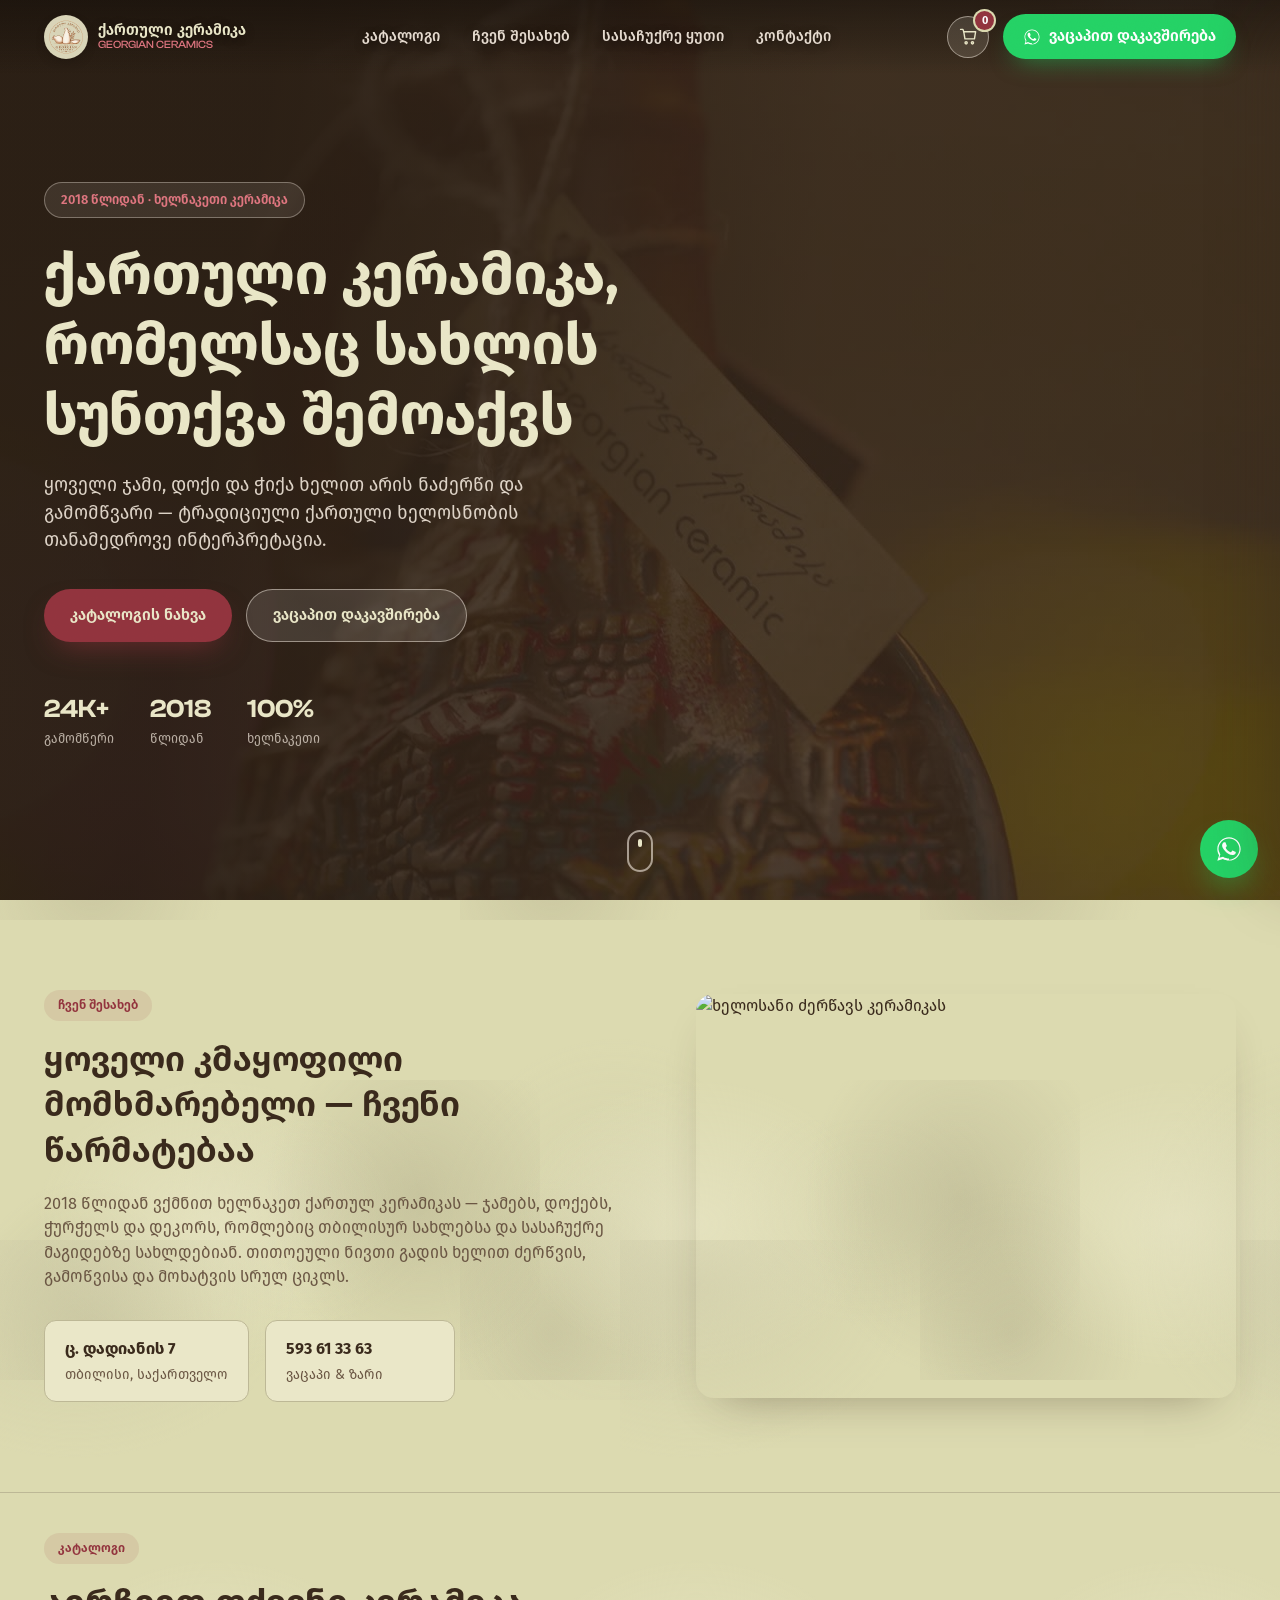
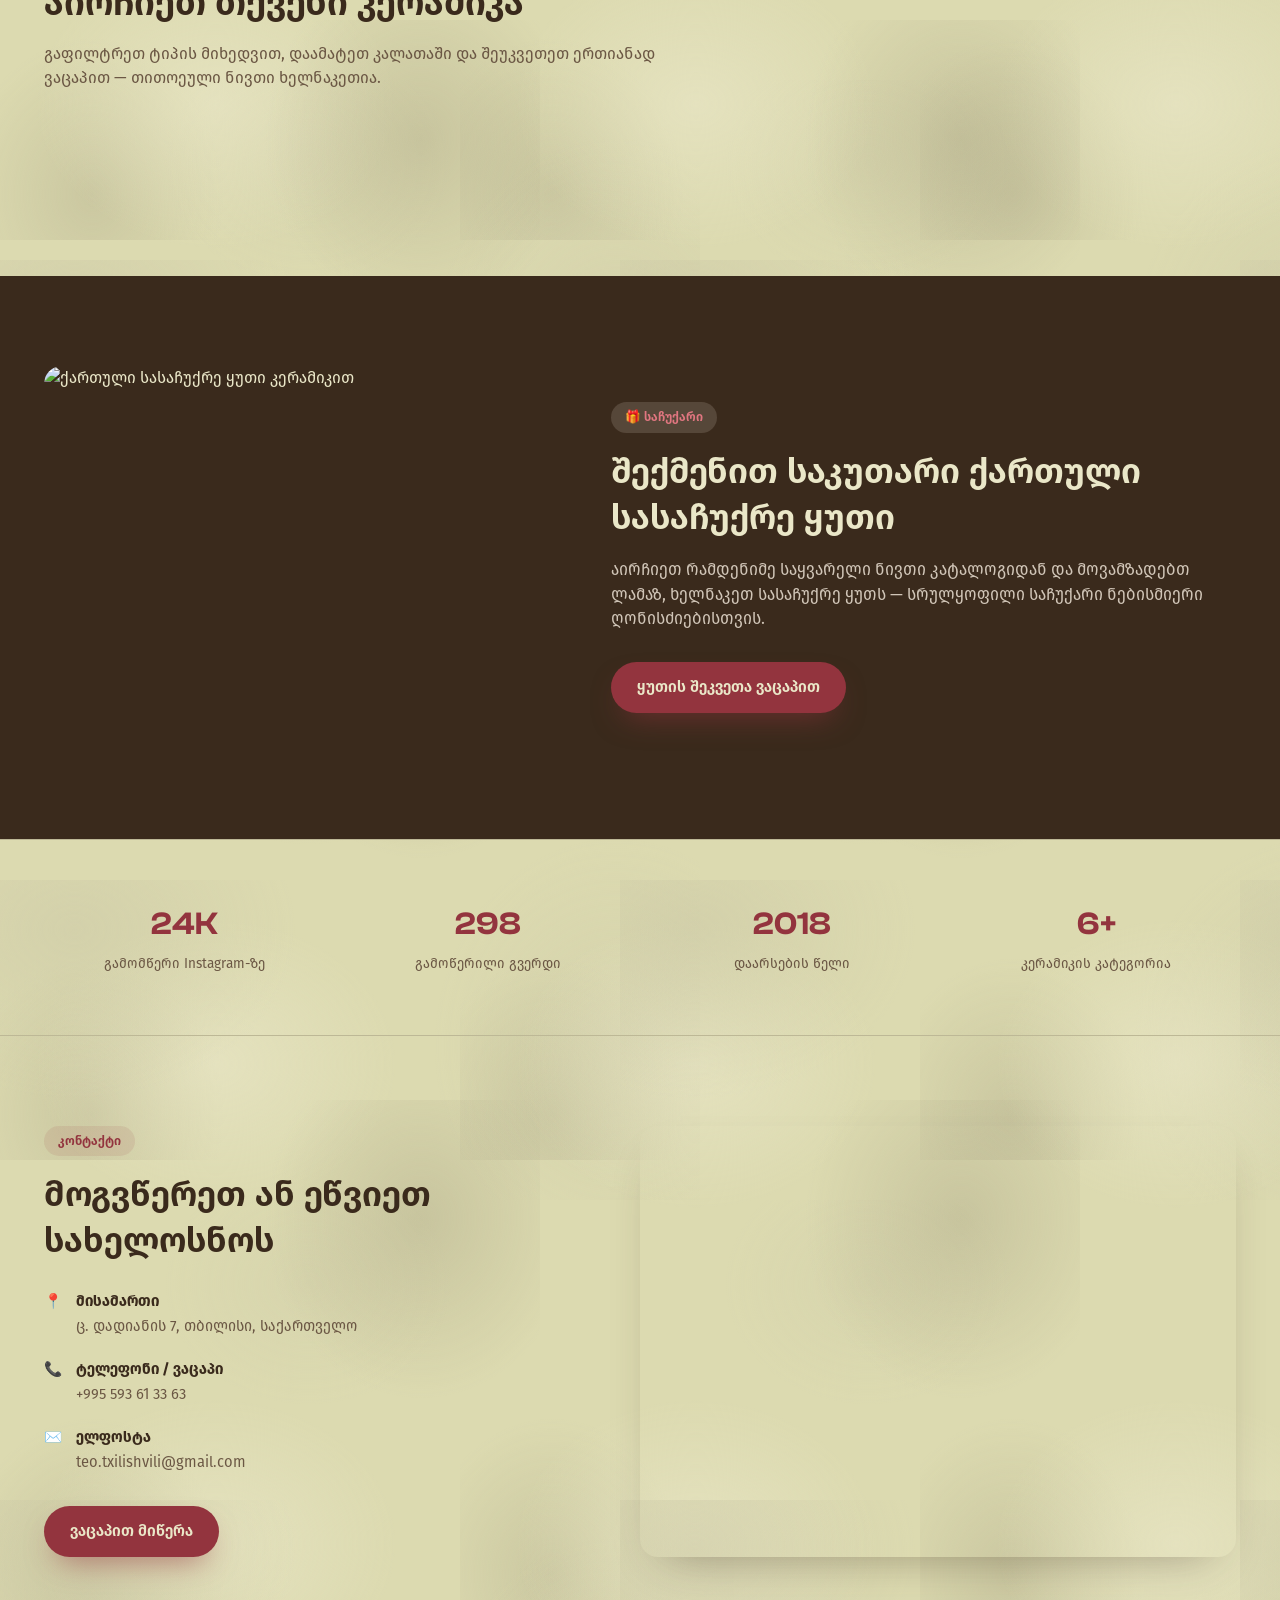
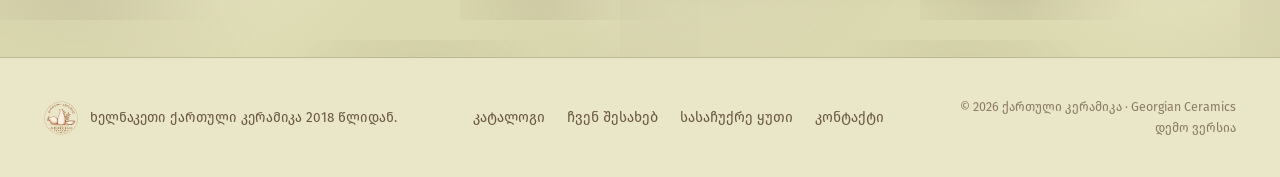
==== index.html @ 8ee447ec "Use cleaned logo artwork without background-removal fringe artifacts" ====
<!DOCTYPE html>
<html lang="ka">
<head>
<meta charset="UTF-8">
<meta name="viewport" content="width=device-width, initial-scale=1.0, viewport-fit=cover">
<title>ქართული კერამიკა · Georgian Ceramics</title>
<meta name="description" content="ხელნაკეთი ქართული კერამიკა 2018 წლიდან — ჯამები, დოქები, ჭიქები, თეფშები, ვაზები და სასაჩუქრე ნაკრებები. შეუკვეთეთ ვაცაპით.">
<link rel="icon" href="images/logo-mark2-256.png">
<link rel="stylesheet" href="css/style.css">
</head>
<body>

<div class="grain"></div>

<header class="site-header" id="siteHeader">
  <div class="container header-inner">
    <a href="#top" class="brand">
      <span class="brand-logo-wrap"><img src="images/logo-mark2-256.png" alt="Georgian Ceramics" class="brand-logo"></span>
      <span class="brand-text">
        <strong>ქართული კერამიკა</strong>
        <em>Georgian Ceramics</em>
      </span>
    </a>

    <nav class="main-nav" id="mainNav">
      <a href="#catalog">კატალოგი</a>
      <a href="#story">ჩვენ შესახებ</a>
      <a href="#giftbox">სასაჩუქრე ყუთი</a>
      <a href="#contact">კონტაქტი</a>
    </nav>

    <div class="header-actions">
      <button class="cart-btn" id="cartBtn" aria-label="კალათა">
        <svg viewBox="0 0 24 24" class="ico"><path d="M6 6h15l-1.5 9h-12z"/><path d="M6 6L5 3H2"/><circle cx="9" cy="20" r="1.4"/><circle cx="17" cy="20" r="1.4"/></svg>
        <span class="cart-count" id="cartCount">0</span>
      </button>
      <a class="btn btn-whatsapp" href="https://wa.me/995593613363?text=%E1%83%92%E1%83%90%E1%83%9B%E1%83%90%E1%83%A0%E1%83%AF%E1%83%9D%E1%83%91%E1%83%90%2C%20%E1%83%93%E1%83%90%E1%83%92%E1%83%98%E1%83%A2%E1%83%90%E1%83%A0%E1%83%93%E1%83%94%E1%83%91%E1%83%98%E1%83%97%20%E1%83%99%E1%83%90%E1%83%A2%E1%83%90%E1%83%9A%E1%83%9D%E1%83%92%E1%83%98%E1%83%A1%20%E1%83%A8%E1%83%94%E1%83%A1%E1%83%90%E1%83%AE%E1%83%94%E1%83%91" target="_blank" rel="noopener">
        <svg viewBox="0 0 24 24" class="ico"><path d="M17.5 14.4c-.3-.1-1.7-.9-2-1-.3-.1-.5-.1-.7.1-.2.3-.8 1-.9 1.1-.2.2-.3.2-.6.1-.3-.1-1.2-.5-2.4-1.5-.9-.8-1.5-1.8-1.6-2.1-.2-.3 0-.5.1-.6.1-.1.3-.3.4-.5.1-.1.2-.3.3-.5.1-.2 0-.4 0-.5-.1-.1-.7-1.6-.9-2.2-.2-.6-.5-.5-.7-.5h-.6c-.2 0-.5.1-.8.4-.3.3-1 1-1 2.4s1 2.8 1.2 3c.1.2 2 3.1 4.9 4.3.7.3 1.2.5 1.7.6.7.2 1.3.2 1.8.1.6-.1 1.7-.7 1.9-1.3.2-.7.2-1.2.2-1.3-.1-.2-.3-.2-.6-.4z"/><path d="M12 2C6.5 2 2 6.5 2 12c0 1.9.5 3.7 1.5 5.3L2 22l4.8-1.4c1.5.8 3.3 1.3 5.2 1.3 5.5 0 10-4.5 10-10S17.5 2 12 2zm0 18.2c-1.7 0-3.4-.5-4.8-1.3l-.3-.2-3.2.9.9-3.1-.2-.3C3.6 14.4 3 13.2 3 12c0-4.9 4.1-9 9-9s9 4.1 9 9-4.1 9-9 9.2z"/></svg>
        ვაცაპით დაკავშირება
      </a>
      <button class="burger" id="burger" aria-label="მენიუ">
        <span></span><span></span><span></span>
      </button>
    </div>
  </div>
</header>

<main id="top">

  <!-- HERO -->
  <section class="hero">
    <div class="hero-media">
      <video class="hero-video" autoplay muted loop playsinline preload="auto" poster="videos/hero-poster.jpg">
        <source src="videos/hero-mobile.mp4" media="(max-width: 700px)" type="video/mp4">
        <source src="videos/hero.mp4" type="video/mp4">
      </video>
      <div class="hero-overlay"></div>
    </div>
    <div class="container">
      <div class="hero-inner">
        <span class="eyebrow">2018 წლიდან · ხელნაკეთი კერამიკა</span>
        <h1>ქართული კერამიკა,<br>რომელსაც სახლის<br>სუნთქვა შემოაქვს</h1>
        <p class="hero-lead">ყოველი ჯამი, დოქი და ჭიქა ხელით არის ნაძერწი და გამომწვარი — ტრადიციული ქართული ხელოსნობის თანამედროვე ინტერპრეტაცია.</p>
        <div class="hero-actions">
          <a href="#catalog" class="btn btn-primary">კატალოგის ნახვა</a>
          <a href="https://wa.me/995593613363?text=%E1%83%92%E1%83%90%E1%83%9B%E1%83%90%E1%83%A0%E1%83%AF%E1%83%9D%E1%83%91%E1%83%90%2C%20%E1%83%93%E1%83%90%E1%83%92%E1%83%98%E1%83%A2%E1%83%90%E1%83%A0%E1%83%93%E1%83%94%E1%83%91%E1%83%98%E1%83%97%20%E1%83%99%E1%83%90%E1%83%A2%E1%83%90%E1%83%9A%E1%83%9D%E1%83%92%E1%83%98%E1%83%A1%20%E1%83%A8%E1%83%94%E1%83%A1%E1%83%90%E1%83%AE%E1%83%94%E1%83%91" target="_blank" rel="noopener" class="btn btn-ghost">ვაცაპით დაკავშირება</a>
        </div>
        <div class="hero-stats">
          <div class="stat"><strong>24K+</strong><span>გამომწერი</span></div>
          <div class="stat"><strong>2018</strong><span>წლიდან</span></div>
          <div class="stat"><strong>100%</strong><span>ხელნაკეთი</span></div>
        </div>
      </div>
    </div>
    <a href="#catalog" class="scroll-cue" aria-label="ჩამოსქროლეთ">
      <span></span>
    </a>
  </section>

  <!-- ABOUT STRIP -->
  <section class="about-strip" id="story">
    <div class="container about-inner">
      <div class="about-text reveal-static">
        <span class="section-tag">ჩვენ შესახებ</span>
        <h2>ყოველი კმაყოფილი მომხმარებელი — ჩვენი წარმატებაა</h2>
        <p>2018 წლიდან ვქმნით ხელნაკეთ ქართულ კერამიკას — ჯამებს, დოქებს, ჭურჭელს და დეკორს, რომლებიც თბილისურ სახლებსა და სასაჩუქრე მაგიდებზე სახლდებიან. თითოეული ნივთი გადის ხელით ძერწვის, გამოწვისა და მოხატვის სრულ ციკლს.</p>
        <div class="about-badges">
          <div class="badge-card">
            <strong>ც. დადიანის 7</strong>
            <span>თბილისი, საქართველო</span>
          </div>
          <div class="badge-card">
            <strong>593 61 33 63</strong>
            <span>ვაცაპი & ზარი</span>
          </div>
        </div>
      </div>
      <div class="about-media reveal-static">
        <img src="https://images.pexels.com/photos/34753458/pexels-photo-34753458.jpeg?auto=compress&cs=tinysrgb&w=1200" alt="ხელოსანი ძერწავს კერამიკას" loading="lazy">
      </div>
    </div>
  </section>

  <!-- CATALOG -->
  <section class="catalog" id="catalog">
    <div class="container">
      <div class="section-head reveal-static">
        <span class="section-tag">კატალოგი</span>
        <h2>აირჩიეთ თქვენი კერამიკა</h2>
        <p>გაფილტრეთ ტიპის მიხედვით, დაამატეთ კალათაში და შეუკვეთეთ ერთიანად ვაცაპით — თითოეული ნივთი ხელნაკეთია.</p>
      </div>

      <div class="filters" id="filters"></div>
      <div class="filters filters-sub" id="subFilters"></div>

      <div class="product-grid" id="productGrid"></div>
    </div>
  </section>

  <!-- GIFT BOX BANNER -->
  <section class="giftbox" id="giftbox">
    <div class="container giftbox-inner">
      <div class="giftbox-media reveal-static">
        <img src="https://images.pexels.com/photos/10011988/pexels-photo-10011988.jpeg?auto=compress&cs=tinysrgb&w=1200" alt="ქართული სასაჩუქრე ყუთი კერამიკით" loading="lazy">
      </div>
      <div class="giftbox-text reveal-static">
        <span class="section-tag section-tag-light">🎁 საჩუქარი</span>
        <h2>შექმენით საკუთარი ქართული სასაჩუქრე ყუთი</h2>
        <p>აირჩიეთ რამდენიმე საყვარელი ნივთი კატალოგიდან და მოვამზადებთ ლამაზ, ხელნაკეთ სასაჩუქრე ყუთს — სრულყოფილი საჩუქარი ნებისმიერი ღონისძიებისთვის.</p>
        <a href="https://wa.me/995593613363?text=%E1%83%92%E1%83%90%E1%83%9B%E1%83%90%E1%83%A0%E1%83%AF%E1%83%9D%E1%83%91%E1%83%90%2C%20%E1%83%93%E1%83%90%E1%83%92%E1%83%98%E1%83%A2%E1%83%90%E1%83%A0%E1%83%93%E1%83%94%E1%83%91%E1%83%98%E1%83%97%20%E1%83%A1%E1%83%90%E1%83%A1%E1%83%90%E1%83%A9%E1%83%A3%E1%83%A5%E1%83%A0%E1%83%94%20%E1%83%A7%E1%83%A3%E1%83%97%E1%83%98%E1%83%A1%20%E1%83%9B%E1%83%9D%E1%83%9B%E1%83%96%E1%83%90%E1%83%93%E1%83%94%E1%83%91%E1%83%90" target="_blank" rel="noopener" class="btn btn-primary">ყუთის შეკვეთა ვაცაპით</a>
      </div>
    </div>
  </section>

  <!-- SOCIAL PROOF -->
  <section class="social-proof">
    <div class="container social-inner">
      <div class="social-stat">
        <strong>24K</strong>
        <span>გამომწერი Instagram-ზე</span>
      </div>
      <div class="social-stat">
        <strong>298</strong>
        <span>გამოწერილი გვერდი</span>
      </div>
      <div class="social-stat">
        <strong>2018</strong>
        <span>დაარსების წელი</span>
      </div>
      <div class="social-stat">
        <strong>6+</strong>
        <span>კერამიკის კატეგორია</span>
      </div>
    </div>
  </section>

  <!-- CONTACT -->
  <section class="contact" id="contact">
    <div class="container contact-inner">
      <div class="contact-text reveal-static">
        <span class="section-tag">კონტაქტი</span>
        <h2>მოგვწერეთ ან ეწვიეთ სახელოსნოს</h2>
        <ul class="contact-list">
          <li>
            <span class="contact-ico">📍</span>
            <div><strong>მისამართი</strong><span>ც. დადიანის 7, თბილისი, საქართველო</span></div>
          </li>
          <li>
            <span class="contact-ico">📞</span>
            <div><strong>ტელეფონი / ვაცაპი</strong><span>+995 593 61 33 63</span></div>
          </li>
          <li>
            <span class="contact-ico">✉️</span>
            <div><strong>ელფოსტა</strong><span>teo.txilishvili@gmail.com</span></div>
          </li>
        </ul>
        <a href="https://wa.me/995593613363?text=%E1%83%92%E1%83%90%E1%83%9B%E1%83%90%E1%83%A0%E1%83%AF%E1%83%9D%E1%83%91%E1%83%90%2C%20%E1%83%99%E1%83%90%E1%83%97%E1%83%90%E1%83%9A%E1%83%9D%E1%83%92%E1%83%98%E1%83%A1%20%E1%83%A8%E1%83%94%E1%83%A1%E1%83%90%E1%83%AE%E1%83%94%E1%83%91%20%E1%83%9B%E1%83%98%E1%83%9C%E1%83%93%E1%83%90" target="_blank" rel="noopener" class="btn btn-primary">ვაცაპით მიწერა</a>
      </div>
      <div class="contact-map reveal-static">
        <iframe title="რუკა" loading="lazy" src="https://www.google.com/maps?q=%E1%83%AA.%E1%83%93%E1%83%90%E1%83%93%E1%83%98%E1%83%90%E1%83%9C%E1%83%98%E1%83%A1%207%2C%20Tbilisi%2C%20Georgia&output=embed"></iframe>
      </div>
    </div>
  </section>

</main>

<footer class="site-footer">
  <div class="container footer-inner">
    <div class="footer-brand">
      <img src="images/logo-mark2-256.png" alt="Georgian Ceramics" class="footer-logo">
      <p>ხელნაკეთი ქართული კერამიკა 2018 წლიდან.</p>
    </div>
    <div class="footer-links">
      <a href="#catalog">კატალოგი</a>
      <a href="#story">ჩვენ შესახებ</a>
      <a href="#giftbox">სასაჩუქრე ყუთი</a>
      <a href="#contact">კონტაქტი</a>
    </div>
    <div class="footer-meta">
      <span>© 2026 ქართული კერამიკა · Georgian Ceramics</span>
      <span>დემო ვერსია</span>
    </div>
  </div>
</footer>

<a class="whatsapp-float" href="https://wa.me/995593613363?text=%E1%83%92%E1%83%90%E1%83%9B%E1%83%90%E1%83%A0%E1%83%AF%E1%83%9D%E1%83%91%E1%83%90%2C%20%E1%83%93%E1%83%90%E1%83%92%E1%83%98%E1%83%A2%E1%83%90%E1%83%A0%E1%83%93%E1%83%94%E1%83%91%E1%83%98%E1%83%97%20%E1%83%99%E1%83%90%E1%83%A2%E1%83%90%E1%83%9A%E1%83%9D%E1%83%92%E1%83%98%E1%83%A1%20%E1%83%A8%E1%83%94%E1%83%A1%E1%83%90%E1%83%AE%E1%83%94%E1%83%91" target="_blank" rel="noopener" aria-label="ვაცაპით დაკავშირება">
  <svg viewBox="0 0 24 24" class="ico"><path d="M17.5 14.4c-.3-.1-1.7-.9-2-1-.3-.1-.5-.1-.7.1-.2.3-.8 1-.9 1.1-.2.2-.3.2-.6.1-.3-.1-1.2-.5-2.4-1.5-.9-.8-1.5-1.8-1.6-2.1-.2-.3 0-.5.1-.6.1-.1.3-.3.4-.5.1-.1.2-.3.3-.5.1-.2 0-.4 0-.5-.1-.1-.7-1.6-.9-2.2-.2-.6-.5-.5-.7-.5h-.6c-.2 0-.5.1-.8.4-.3.3-1 1-1 2.4s1 2.8 1.2 3c.1.2 2 3.1 4.9 4.3.7.3 1.2.5 1.7.6.7.2 1.3.2 1.8.1.6-.1 1.7-.7 1.9-1.3.2-.7.2-1.2.2-1.3-.1-.2-.3-.2-.6-.4z"/><path d="M12 2C6.5 2 2 6.5 2 12c0 1.9.5 3.7 1.5 5.3L2 22l4.8-1.4c1.5.8 3.3 1.3 5.2 1.3 5.5 0 10-4.5 10-10S17.5 2 12 2zm0 18.2c-1.7 0-3.4-.5-4.8-1.3l-.3-.2-3.2.9.9-3.1-.2-.3C3.6 14.4 3 13.2 3 12c0-4.9 4.1-9 9-9s9 4.1 9 9-4.1 9-9 9.2z"/></svg>
</a>

<div class="cart-overlay" id="cartOverlay"></div>
<aside class="cart-drawer" id="cartDrawer" aria-hidden="true">
  <div class="cart-drawer-head">
    <h3>კალათა</h3>
    <button class="cart-close" id="cartClose" aria-label="დახურვა">✕</button>
  </div>
  <div class="cart-items" id="cartItems"></div>
  <div class="cart-empty" id="cartEmpty">
    <p>კალათა ცარიელია</p>
    <span>დაამატეთ პროდუქტები კატალოგიდან</span>
  </div>
  <div class="cart-footer" id="cartFooter">
    <div class="cart-subtotal">
      <span>ჯამი</span>
      <strong id="cartTotal">0 ₾</strong>
    </div>
    <a class="btn btn-primary cart-order-btn" id="cartOrderBtn" href="#" target="_blank" rel="noopener">
      <svg viewBox="0 0 24 24" class="ico"><path d="M17.5 14.4c-.3-.1-1.7-.9-2-1-.3-.1-.5-.1-.7.1-.2.3-.8 1-.9 1.1-.2.2-.3.2-.6.1-.3-.1-1.2-.5-2.4-1.5-.9-.8-1.5-1.8-1.6-2.1-.2-.3 0-.5.1-.6.1-.1.3-.3.4-.5.1-.1.2-.3.3-.5.1-.2 0-.4 0-.5-.1-.1-.7-1.6-.9-2.2-.2-.6-.5-.5-.7-.5h-.6c-.2 0-.5.1-.8.4-.3.3-1 1-1 2.4s1 2.8 1.2 3c.1.2 2 3.1 4.9 4.3.7.3 1.2.5 1.7.6.7.2 1.3.2 1.8.1.6-.1 1.7-.7 1.9-1.3.2-.7.2-1.2.2-1.3-.1-.2-.3-.2-.6-.4z"/><path d="M12 2C6.5 2 2 6.5 2 12c0 1.9.5 3.7 1.5 5.3L2 22l4.8-1.4c1.5.8 3.3 1.3 5.2 1.3 5.5 0 10-4.5 10-10S17.5 2 12 2zm0 18.2c-1.7 0-3.4-.5-4.8-1.3l-.3-.2-3.2.9.9-3.1-.2-.3C3.6 14.4 3 13.2 3 12c0-4.9 4.1-9 9-9s9 4.1 9 9-4.1 9-9 9.2z"/></svg>
      შეკვეთა ვაცაპით
    </a>
    <button class="cart-clear" id="cartClear">კალათის გასუფთავება</button>
  </div>
</aside>

<script src="https://cdn.jsdelivr.net/npm/@supabase/supabase-js@2/dist/umd/supabase.min.js"></script>
<script src="js/config.js"></script>
<script src="js/main.js"></script>
</body>
</html>
---- css/style.css ----
/* ============ FONTS ============ */
@font-face {
  font-family: "FiraGO";
  src: url("../fonts/FiraGO-Regular.otf") format("opentype");
  font-weight: 400;
  font-style: normal;
  font-display: swap;
}
@font-face {
  font-family: "FiraGO";
  src: url("../fonts/FiraGO-Medium.otf") format("opentype");
  font-weight: 500;
  font-style: normal;
  font-display: swap;
}
@font-face {
  font-family: "FiraGO";
  src: url("../fonts/FiraGO-SemiBold.otf") format("opentype");
  font-weight: 600;
  font-style: normal;
  font-display: swap;
}
@font-face {
  font-family: "FiraGO";
  src: url("../fonts/FiraGO-Bold.otf") format("opentype");
  font-weight: 700;
  font-style: normal;
  font-display: swap;
}
@font-face {
  font-family: "Clash Display";
  src: url("../fonts/ClashDisplay-Medium.woff2") format("woff2");
  font-weight: 500;
  font-style: normal;
  font-display: swap;
}
@font-face {
  font-family: "Clash Display";
  src: url("../fonts/ClashDisplay-Semibold.woff2") format("woff2");
  font-weight: 600;
  font-style: normal;
  font-display: swap;
}
@font-face {
  font-family: "Clash Display";
  src: url("../fonts/ClashDisplay-Bold.woff2") format("woff2");
  font-weight: 700;
  font-style: normal;
  font-display: swap;
}

/* ============ TOKENS ============ */
:root {
  /* aged-paper (sticker) ramp */
  --cream: #dcdab0;
  --cream-soft: #eae7c8;
  --sand: #bdb896;
  --parchment-stain: #ccc9a6;
  --parchment-deep: #a9a483;
  /* red-sticker ramp, dark → bright */
  --terracotta: #93343e;
  --terracotta-rgb: 147, 52, 62;
  --terracotta-dark: #7a2a34;
  --terracotta-deep: #5c1f28;
  --clay: #e07680;
  --ink: #3a2a1c;
  --ink-soft: #6b5744;
  --white: #ffffff;
  --wa-green: #25d366;
  --wa-green-dark: #1fb355;
  --radius: 18px;
  --radius-sm: 12px;
  --shadow: 0 20px 45px -25px rgba(58, 42, 28, 0.45);
  --ease: cubic-bezier(0.22, 1, 0.36, 1);
}

/* ============ RESET ============ */
* {
  box-sizing: border-box;
  letter-spacing: normal !important;
}
html {
  scroll-behavior: smooth;
}
body {
  margin: 0;
  background-color: var(--cream);
  background-image:
    radial-gradient(ellipse 340px 260px at 12% 8%, rgba(204, 201, 166, 0.55) 0%, transparent 65%),
    radial-gradient(ellipse 260px 300px at 78% 22%, rgba(169, 164, 131, 0.4) 0%, transparent 60%),
    radial-gradient(ellipse 300px 240px at 45% 55%, rgba(234, 231, 200, 0.6) 0%, transparent 60%),
    radial-gradient(ellipse 280px 320px at 88% 78%, rgba(204, 201, 166, 0.45) 0%, transparent 65%),
    radial-gradient(ellipse 220px 260px at 20% 90%, rgba(169, 164, 131, 0.35) 0%, transparent 60%),
    radial-gradient(ellipse 260px 220px at 55% 15%, rgba(204, 201, 166, 0.3) 0%, transparent 55%);
  background-repeat: repeat;
  background-size: 620px 620px, 540px 540px, 480px 480px, 700px 700px, 460px 460px, 560px 560px;
  color: var(--ink);
  font-family: "FiraGO", sans-serif;
  line-height: 1.5;
  overflow-x: hidden;
  -webkit-font-smoothing: antialiased;
}
img {
  max-width: 100%;
  display: block;
}
a {
  color: inherit;
  text-decoration: none;
}
ul {
  margin: 0;
  padding: 0;
  list-style: none;
}
h1, h2, h3 {
  margin: 0;
  font-weight: 600;
  line-height: 1.3;
}
p {
  margin: 0;
}
button {
  font-family: inherit;
  cursor: pointer;
  border: none;
  background: none;
}

.container {
  width: 100%;
  max-width: 1240px;
  margin: 0 auto;
  padding: 0 24px;
}

.grain {
  position: fixed;
  inset: 0;
  pointer-events: none;
  z-index: 999;
  opacity: 0.035;
  mix-blend-mode: multiply;
  background-image: url("data:image/svg+xml,%3Csvg xmlns='http://www.w3.org/2000/svg' width='120' height='120'%3E%3Cfilter id='n'%3E%3CfeTurbulence type='fractalNoise' baseFrequency='0.9' numOctaves='2' stitchTiles='stitch'/%3E%3C/filter%3E%3Crect width='100%25' height='100%25' filter='url(%23n)'/%3E%3C/svg%3E");
}

/* ============ BUTTONS ============ */
.btn {
  display: inline-flex;
  align-items: center;
  justify-content: center;
  gap: 8px;
  padding: 14px 26px;
  border-radius: 999px;
  font-weight: 600;
  font-size: 0.96rem;
  white-space: nowrap;
  transition: transform 0.35s var(--ease), box-shadow 0.35s var(--ease), background-color 0.35s var(--ease);
  will-change: transform;
}
.btn:hover {
  transform: translateY(-2px);
}
.btn:active {
  transform: translateY(0);
}
.btn-primary {
  background: var(--terracotta);
  color: var(--cream-soft);
  box-shadow: 0 14px 30px -12px rgba(var(--terracotta-rgb), 0.65);
}
.btn-primary:hover {
  background: var(--terracotta-dark);
}
.btn-ghost {
  background: rgba(255, 255, 255, 0.12);
  color: var(--cream-soft);
  border: 1.5px solid rgba(246, 236, 223, 0.5);
  backdrop-filter: none;
}
.btn-ghost:hover {
  background: rgba(255, 255, 255, 0.2);
}
.btn-whatsapp {
  background: var(--wa-green);
  color: #fff;
  padding: 11px 20px;
  box-shadow: 0 12px 24px -12px rgba(37, 211, 102, 0.6);
}
.btn-whatsapp:hover {
  background: var(--wa-green-dark);
}
.btn-order {
  background: var(--ink);
  color: var(--cream-soft);
  padding: 9px 16px;
  font-size: 0.85rem;
}
.btn-order:hover {
  background: var(--terracotta-dark);
}
.btn-order.is-added {
  background: var(--wa-green-dark);
}
.ico, .ico-sm {
  width: 18px;
  height: 18px;
  fill: currentColor;
  flex-shrink: 0;
}
.ico-sm {
  width: 15px;
  height: 15px;
}

/* ============ HEADER ============ */
.site-header {
  position: fixed;
  top: 0;
  left: 0;
  right: 0;
  z-index: 100;
  transition: transform 0.4s var(--ease), background-color 0.4s var(--ease), box-shadow 0.4s var(--ease);
}
.site-header.is-hidden {
  transform: translateY(-100%);
}
.site-header.is-scrolled {
  background: rgba(234, 231, 200, 0.92);
  box-shadow: 0 8px 30px -18px rgba(58, 42, 28, 0.4);
}
.site-header::before {
  content: "";
  position: absolute;
  inset: 0;
  z-index: -1;
  background: linear-gradient(180deg, rgba(20, 14, 9, 0.55) 0%, rgba(20, 14, 9, 0.28) 55%, rgba(20, 14, 9, 0) 100%);
  opacity: 1;
  transition: opacity 0.4s var(--ease);
}
.site-header.is-scrolled::before {
  opacity: 0;
}
.header-inner {
  position: relative;
  display: flex;
  align-items: center;
  justify-content: space-between;
  gap: 16px;
  padding-top: 14px;
  padding-bottom: 14px;
}
.brand {
  display: flex;
  align-items: center;
  gap: 10px;
}
.brand-logo-wrap {
  display: flex;
  align-items: center;
  justify-content: center;
  height: 44px;
  width: 44px;
  border-radius: 50%;
  background: rgba(234, 231, 200, 0.92);
  box-shadow: 0 4px 14px -6px rgba(0, 0, 0, 0.35);
  flex-shrink: 0;
}
.brand-logo {
  height: 34px;
  width: 34px;
  object-fit: contain;
}
.brand-text {
  display: flex;
  flex-direction: column;
  line-height: 1.15;
}
.brand-text strong {
  font-size: 0.95rem;
  font-weight: 600;
  color: var(--cream-soft);
  transition: color 0.35s var(--ease);
  text-shadow: 0 2px 10px rgba(0, 0, 0, 0.35);
}
.brand-text em {
  font-style: normal;
  font-family: "Clash Display", sans-serif;
  font-size: 0.68rem;
  letter-spacing: normal !important;
  color: var(--clay);
  text-transform: uppercase;
}
.site-header.is-scrolled .brand-text strong {
  color: var(--ink);
  text-shadow: none;
}
.main-nav {
  display: flex;
  align-items: center;
  gap: 32px;
}
.main-nav a {
  font-size: 0.93rem;
  font-weight: 500;
  color: rgba(246, 236, 223, 0.92);
  text-shadow: 0 2px 10px rgba(0, 0, 0, 0.35);
  transition: color 0.3s var(--ease), text-shadow 0.3s var(--ease);
  position: relative;
}
.main-nav a:hover {
  color: var(--clay);
}
.site-header.is-scrolled .main-nav a {
  color: var(--ink-soft);
  text-shadow: none;
}
.site-header.is-scrolled .main-nav a:hover {
  color: var(--terracotta-dark);
}
.header-actions {
  display: flex;
  align-items: center;
  gap: 14px;
}
.cart-btn {
  position: relative;
  display: flex;
  align-items: center;
  justify-content: center;
  height: 42px;
  width: 42px;
  border-radius: 50%;
  background: rgba(246, 236, 223, 0.14);
  border: 1.5px solid rgba(246, 236, 223, 0.5);
  color: var(--cream-soft);
  transition: background-color 0.3s var(--ease), border-color 0.3s var(--ease), color 0.3s var(--ease), transform 0.3s var(--ease);
}
.cart-btn:hover {
  transform: translateY(-2px);
  background: rgba(246, 236, 223, 0.24);
}
.cart-btn .ico {
  width: 19px;
  height: 19px;
  fill: none;
  stroke: currentColor;
  stroke-width: 1.8;
  stroke-linecap: round;
  stroke-linejoin: round;
}
.site-header.is-scrolled .cart-btn {
  color: var(--ink);
  border-color: var(--sand);
  background: var(--cream-soft);
}
.cart-count {
  position: absolute;
  top: -6px;
  right: -6px;
  min-width: 19px;
  height: 19px;
  padding: 0 4px;
  border-radius: 999px;
  background: var(--terracotta);
  color: #fff;
  font-size: 0.68rem;
  font-weight: 700;
  display: flex;
  align-items: center;
  justify-content: center;
  box-shadow: 0 0 0 2px var(--cream);
  transition: transform 0.25s var(--ease);
}
.cart-count.is-empty {
  opacity: 0;
  transform: scale(0.6);
}
.burger {
  display: none;
  flex-direction: column;
  justify-content: center;
  gap: 5px;
  width: 40px;
  height: 40px;
}
.burger span {
  display: block;
  height: 2px;
  width: 22px;
  background: var(--cream-soft);
  margin: 0 auto;
  transition: transform 0.3s var(--ease), opacity 0.3s var(--ease), background-color 0.3s var(--ease);
}
.site-header.is-scrolled .burger span {
  background: var(--ink);
}
.burger.is-open span:nth-child(1) {
  transform: translateY(7px) rotate(45deg);
}
.burger.is-open span:nth-child(2) {
  opacity: 0;
}
.burger.is-open span:nth-child(3) {
  transform: translateY(-7px) rotate(-45deg);
}

/* ============ HERO ============ */
.hero {
  position: relative;
  min-height: 100svh;
  display: flex;
  align-items: center;
  overflow: hidden;
}
.hero-media {
  position: absolute;
  inset: 0;
  z-index: 0;
}
.hero-img,
.hero-video {
  width: 100%;
  height: 100%;
  object-fit: cover;
}
.hero-overlay {
  position: absolute;
  inset: 0;
  background:
    linear-gradient(180deg, rgba(58, 42, 28, 0.55) 0%, rgba(58, 42, 28, 0.55) 100%),
    linear-gradient(100deg, rgba(20, 14, 9, 0.88) 20%, rgba(58, 42, 28, 0.45) 60%, rgba(58, 42, 28, 0.25) 100%);
}
.hero-inner {
  position: relative;
  z-index: 1;
  padding-top: 110px;
  padding-bottom: 80px;
  color: var(--cream-soft);
  max-width: 720px;
}
.eyebrow {
  display: inline-block;
  font-size: 0.8rem;
  font-weight: 600;
  color: var(--clay);
  background: rgba(246, 236, 223, 0.1);
  border: 1px solid rgba(246, 236, 223, 0.35);
  padding: 7px 16px;
  border-radius: 999px;
  margin-bottom: 22px;
}
.hero h1 {
  font-size: clamp(2.2rem, 5.5vw, 3.6rem);
  font-weight: 700;
  line-height: 1.22;
  margin-bottom: 22px;
}
.hero-lead {
  font-size: clamp(1rem, 1.6vw, 1.15rem);
  color: rgba(246, 236, 223, 0.88);
  max-width: 520px;
  margin-bottom: 34px;
}
.hero-actions {
  display: flex;
  flex-wrap: wrap;
  gap: 14px;
  margin-bottom: 48px;
}
.hero-stats {
  display: flex;
  gap: 36px;
  flex-wrap: wrap;
}
.stat {
  display: flex;
  flex-direction: column;
}
.stat strong {
  font-family: "Clash Display", sans-serif;
  font-size: 1.6rem;
  font-weight: 600;
}
.stat span {
  font-size: 0.8rem;
  color: rgba(246, 236, 223, 0.7);
}
.scroll-cue {
  position: absolute;
  bottom: 28px;
  left: 50%;
  transform: translateX(-50%);
  width: 26px;
  height: 42px;
  border: 2px solid rgba(246, 236, 223, 0.6);
  border-radius: 999px;
  z-index: 1;
}
.scroll-cue span {
  position: absolute;
  top: 7px;
  left: 50%;
  transform: translateX(-50%);
  width: 4px;
  height: 8px;
  background: var(--cream-soft);
  border-radius: 999px;
  animation: cueMove 1.8s ease-in-out infinite;
}
@keyframes cueMove {
  0% { transform: translate(-50%, 0); opacity: 1; }
  60% { transform: translate(-50%, 14px); opacity: 0; }
  61% { transform: translate(-50%, 0); opacity: 0; }
  100% { transform: translate(-50%, 0); opacity: 1; }
}

/* ============ SECTION SHARED ============ */
.section-tag {
  display: inline-block;
  font-size: 0.78rem;
  font-weight: 600;
  color: var(--terracotta);
  background: rgba(var(--terracotta-rgb), 0.1);
  padding: 6px 14px;
  border-radius: 999px;
  margin-bottom: 16px;
}
.section-tag-light {
  background: rgba(246, 236, 223, 0.15);
  color: var(--clay);
}
.section-head {
  max-width: 640px;
  margin-bottom: 44px;
}
.section-head h2 {
  font-size: clamp(1.6rem, 3.2vw, 2.3rem);
  margin-bottom: 14px;
}
.section-head p {
  color: var(--ink-soft);
  font-size: 1rem;
}

/* ============ ABOUT STRIP ============ */
.about-strip {
  padding: 90px 0;
}
.about-inner {
  display: grid;
  grid-template-columns: 1.05fr 0.95fr;
  gap: 56px;
  align-items: center;
}
.about-text h2 {
  font-size: clamp(1.6rem, 3vw, 2.2rem);
  margin-bottom: 18px;
}
.about-text p {
  color: var(--ink-soft);
  font-size: 1.02rem;
  margin-bottom: 30px;
}
.about-badges {
  display: flex;
  gap: 16px;
  flex-wrap: wrap;
}
.badge-card {
  display: flex;
  flex-direction: column;
  gap: 4px;
  background: var(--cream-soft);
  border: 1px solid var(--sand);
  padding: 16px 20px;
  border-radius: var(--radius-sm);
  min-width: 190px;
}
.badge-card strong {
  font-size: 1rem;
  color: var(--ink);
}
.badge-card span {
  font-size: 0.85rem;
  color: var(--ink-soft);
}
.about-media {
  border-radius: var(--radius);
  overflow: hidden;
  box-shadow: var(--shadow);
  aspect-ratio: 4/3;
}
.about-media img {
  width: 100%;
  height: 100%;
  object-fit: cover;
}

/* ============ CATALOG ============ */
.catalog {
  padding: 40px 0 100px;
  border-top: 1px solid var(--sand);
}
.filters {
  display: flex;
  flex-wrap: wrap;
  gap: 10px;
  margin-bottom: 42px;
}
.filter-btn {
  padding: 10px 20px;
  border-radius: 999px;
  font-size: 0.88rem;
  font-weight: 500;
  color: var(--ink-soft);
  background: var(--cream-soft);
  border: 1px solid var(--sand);
  transition: background-color 0.3s var(--ease), color 0.3s var(--ease), transform 0.3s var(--ease), border-color 0.3s var(--ease);
}
.filter-btn:hover {
  transform: translateY(-1px);
  border-color: var(--clay);
}
.filter-btn.is-active {
  background: var(--ink);
  color: var(--cream-soft);
  border-color: var(--ink);
}
.filters-sub {
  margin-top: -24px;
  margin-bottom: 32px;
}
.filters-sub:empty {
  display: none;
}
.filters-sub .filter-btn {
  padding: 7px 16px;
  font-size: 0.8rem;
  background: transparent;
}
.filters-sub .filter-btn.is-active {
  background: var(--clay);
  border-color: var(--clay);
}
.product-variants {
  display: flex;
  flex-wrap: wrap;
  gap: 6px;
  margin-top: 6px;
}
.product-subtag {
  font-size: 0.72rem;
  font-family: inherit;
  color: var(--ink-soft);
  background: var(--cream-soft);
  border: 1px solid var(--sand);
  border-radius: 999px;
  padding: 4px 12px;
  cursor: pointer;
  transition: background-color 0.2s var(--ease), color 0.2s var(--ease), border-color 0.2s var(--ease);
}
.product-subtag:hover {
  border-color: var(--clay);
}
.product-subtag.is-selected {
  background: var(--ink);
  color: var(--cream-soft);
  border-color: var(--ink);
}
.catalog-empty {
  grid-column: 1 / -1;
  text-align: center;
  color: var(--ink-soft);
  padding: 40px 0;
}
.product-media-placeholder {
  width: 100%;
  height: 100%;
  background: var(--cream-soft);
}

.product-grid {
  display: grid;
  grid-template-columns: repeat(auto-fill, minmax(255px, 1fr));
  gap: 26px;
}
.product-card {
  background: var(--cream-soft);
  border-radius: var(--radius);
  overflow: hidden;
  border: 1px solid var(--sand);
  transition: transform 0.4s var(--ease), box-shadow 0.4s var(--ease);
}
.product-card:hover {
  transform: translateY(-5px);
  box-shadow: var(--shadow);
}
.product-media {
  position: relative;
  aspect-ratio: 1/1;
  overflow: hidden;
}
.product-media img {
  width: 100%;
  height: 100%;
  object-fit: cover;
  transition: transform 0.6s var(--ease);
}
.product-card:hover .product-media img {
  transform: scale(1.06);
}
.carousel-slide {
  position: absolute;
  inset: 0;
  opacity: 0;
  z-index: 0;
  transition: opacity 0.7s var(--ease), transform 0.6s var(--ease);
}
.carousel-slide.is-active {
  opacity: 1;
  z-index: 1;
}
.carousel-dots {
  position: absolute;
  bottom: 12px;
  left: 50%;
  transform: translateX(-50%);
  display: flex;
  gap: 6px;
  z-index: 2;
}
.carousel-dot {
  width: 6px;
  height: 6px;
  padding: 0;
  border: none;
  border-radius: 50%;
  background: rgba(255, 255, 255, 0.55);
  cursor: pointer;
  transition: background-color 0.3s var(--ease), transform 0.3s var(--ease);
}
.carousel-dot.is-active {
  background: var(--white);
  transform: scale(1.35);
}
.product-tag {
  position: absolute;
  top: 12px;
  left: 12px;
  background: rgba(58, 42, 28, 0.78);
  color: var(--cream-soft);
  font-size: 0.72rem;
  font-weight: 600;
  padding: 5px 12px;
  border-radius: 999px;
}
.product-body {
  padding: 18px 18px 20px;
}
.product-body h3 {
  font-size: 1rem;
  font-weight: 600;
  margin-bottom: 14px;
  min-height: 2.6em;
}
.product-footer {
  display: flex;
  align-items: center;
  justify-content: space-between;
  gap: 10px;
}
.product-price {
  font-family: "Clash Display", sans-serif;
  font-size: 1.15rem;
  font-weight: 600;
  color: var(--terracotta-dark);
  white-space: nowrap;
}

/* ============ GIFTBOX ============ */
.giftbox {
  background: var(--ink);
  color: var(--cream-soft);
  padding: 90px 0;
}
.giftbox-inner {
  display: grid;
  grid-template-columns: 0.9fr 1.1fr;
  gap: 56px;
  align-items: center;
}
.giftbox-media {
  border-radius: var(--radius);
  overflow: hidden;
  aspect-ratio: 4/3;
}
.giftbox-media img {
  width: 100%;
  height: 100%;
  object-fit: cover;
}
.giftbox-text h2 {
  font-size: clamp(1.6rem, 3vw, 2.2rem);
  margin-bottom: 18px;
}
.giftbox-text p {
  color: rgba(246, 236, 223, 0.8);
  margin-bottom: 30px;
  font-size: 1.02rem;
}

/* ============ SOCIAL PROOF ============ */
.social-proof {
  padding: 60px 0;
  border-top: 1px solid var(--sand);
  border-bottom: 1px solid var(--sand);
}
.social-inner {
  display: grid;
  grid-template-columns: repeat(4, 1fr);
  gap: 24px;
  text-align: center;
}
.social-stat {
  display: flex;
  flex-direction: column;
  gap: 6px;
}
.social-stat strong {
  font-family: "Clash Display", sans-serif;
  font-size: 2rem;
  font-weight: 600;
  color: var(--terracotta);
}
.social-stat span {
  font-size: 0.85rem;
  color: var(--ink-soft);
}

/* ============ CONTACT ============ */
.contact {
  padding: 90px 0 100px;
}
.contact-inner {
  display: grid;
  grid-template-columns: 0.95fr 1.05fr;
  gap: 56px;
  align-items: stretch;
}
.contact-text h2 {
  font-size: clamp(1.6rem, 3vw, 2.2rem);
  margin-bottom: 26px;
}
.contact-list {
  display: flex;
  flex-direction: column;
  gap: 20px;
  margin-bottom: 32px;
}
.contact-list li {
  display: flex;
  gap: 14px;
  align-items: flex-start;
}
.contact-ico {
  font-size: 1.3rem;
}
.contact-list strong {
  display: block;
  font-size: 0.92rem;
  margin-bottom: 2px;
}
.contact-list span {
  color: var(--ink-soft);
  font-size: 0.92rem;
}
.contact-map {
  border-radius: var(--radius);
  overflow: hidden;
  min-height: 320px;
  box-shadow: var(--shadow);
}
.contact-map iframe {
  width: 100%;
  height: 100%;
  min-height: 320px;
  border: 0;
}

/* ============ FOOTER ============ */
.site-footer {
  background: var(--cream-soft);
  border-top: 1px solid var(--sand);
  padding: 40px 0;
}
.footer-inner {
  display: flex;
  align-items: center;
  justify-content: space-between;
  gap: 24px;
  flex-wrap: wrap;
}
.footer-brand {
  display: flex;
  align-items: center;
  gap: 12px;
}
.footer-logo {
  height: 34px;
  width: 34px;
  object-fit: contain;
}
.footer-brand p {
  font-size: 0.85rem;
  color: var(--ink-soft);
}
.footer-links {
  display: flex;
  gap: 22px;
}
.footer-links a {
  font-size: 0.88rem;
  color: var(--ink-soft);
  transition: color 0.25s var(--ease);
}
.footer-links a:hover {
  color: var(--terracotta-dark);
}
.footer-meta {
  display: flex;
  flex-direction: column;
  align-items: flex-end;
  gap: 2px;
  font-size: 0.78rem;
  color: var(--ink-soft);
  opacity: 0.75;
}

/* ============ WHATSAPP FLOAT ============ */
.whatsapp-float {
  position: fixed;
  right: 22px;
  bottom: 22px;
  z-index: 90;
  width: 58px;
  height: 58px;
  border-radius: 50%;
  background: var(--wa-green);
  display: flex;
  align-items: center;
  justify-content: center;
  box-shadow: 0 16px 32px -12px rgba(37, 211, 102, 0.65);
  transition: transform 0.35s var(--ease), background-color 0.35s var(--ease);
}
.whatsapp-float .ico {
  width: 28px;
  height: 28px;
  fill: #fff;
}
.whatsapp-float:hover {
  transform: scale(1.08);
  background: var(--wa-green-dark);
}

/* ============ CART ============ */
.cart-overlay {
  position: fixed;
  inset: 0;
  background: rgba(20, 14, 9, 0.5);
  z-index: 200;
  opacity: 0;
  pointer-events: none;
  transition: opacity 0.4s var(--ease);
}
.cart-overlay.is-open {
  opacity: 1;
  pointer-events: auto;
}
.cart-drawer {
  position: fixed;
  top: 0;
  right: 0;
  height: 100svh;
  width: min(420px, 92vw);
  background: var(--cream-soft);
  z-index: 201;
  display: flex;
  flex-direction: column;
  transform: translateX(100%);
  transition: transform 0.45s var(--ease);
  box-shadow: -24px 0 60px -20px rgba(58, 42, 28, 0.4);
}
.cart-drawer.is-open {
  transform: translateX(0);
}
.cart-drawer-head {
  display: flex;
  align-items: center;
  justify-content: space-between;
  padding: 22px 24px;
  border-bottom: 1px solid var(--sand);
}
.cart-drawer-head h3 {
  font-size: 1.15rem;
  font-weight: 600;
}
.cart-close {
  display: flex;
  align-items: center;
  justify-content: center;
  height: 34px;
  width: 34px;
  border-radius: 50%;
  background: var(--cream);
  color: var(--ink);
  font-size: 1rem;
  transition: background-color 0.25s var(--ease), transform 0.25s var(--ease);
}
.cart-close:hover {
  background: var(--sand);
  transform: rotate(90deg);
}
.cart-items {
  flex: 1;
  overflow-y: auto;
  padding: 10px 24px;
  display: flex;
  flex-direction: column;
  gap: 18px;
}
.cart-item {
  display: flex;
  gap: 14px;
  align-items: center;
}
.cart-item-media {
  width: 64px;
  height: 64px;
  border-radius: var(--radius-sm);
  overflow: hidden;
  flex-shrink: 0;
}
.cart-item-media img {
  width: 100%;
  height: 100%;
  object-fit: cover;
}
.cart-item-body {
  flex: 1;
  min-width: 0;
}
.cart-item-body h4 {
  font-size: 0.9rem;
  font-weight: 600;
  margin-bottom: 4px;
  overflow: hidden;
  text-overflow: ellipsis;
  white-space: nowrap;
}
.cart-item-price {
  font-size: 0.85rem;
  color: var(--terracotta-dark);
  font-weight: 600;
}
.cart-item-variant {
  font-weight: 400;
  color: var(--ink-soft);
  font-size: 0.82rem;
}
.cart-item-qty {
  display: flex;
  align-items: center;
  gap: 10px;
  margin-top: 8px;
}
.cart-qty-btn {
  display: flex;
  align-items: center;
  justify-content: center;
  height: 26px;
  width: 26px;
  border-radius: 50%;
  background: var(--cream);
  border: 1px solid var(--sand);
  font-size: 0.95rem;
  color: var(--ink);
  transition: background-color 0.25s var(--ease);
}
.cart-qty-btn:hover {
  background: var(--sand);
}
.cart-qty-val {
  font-size: 0.85rem;
  font-weight: 600;
  min-width: 16px;
  text-align: center;
}
.cart-item-remove {
  align-self: flex-start;
  color: var(--ink-soft);
  font-size: 1.1rem;
  line-height: 1;
  padding: 4px;
  transition: color 0.25s var(--ease);
}
.cart-item-remove:hover {
  color: var(--terracotta-dark);
}
.cart-empty {
  display: none;
  flex: 1;
  flex-direction: column;
  align-items: center;
  justify-content: center;
  gap: 6px;
  text-align: center;
  padding: 40px 24px;
  color: var(--ink-soft);
}
.cart-empty p {
  font-size: 1rem;
  font-weight: 600;
  color: var(--ink);
}
.cart-empty span {
  font-size: 0.85rem;
}
.cart-drawer.is-empty .cart-empty {
  display: flex;
}
.cart-drawer.is-empty .cart-items,
.cart-drawer.is-empty .cart-footer {
  display: none;
}
.cart-footer {
  padding: 20px 24px 26px;
  border-top: 1px solid var(--sand);
  display: flex;
  flex-direction: column;
  gap: 14px;
}
.cart-subtotal {
  display: flex;
  align-items: center;
  justify-content: space-between;
  font-size: 1rem;
}
.cart-subtotal strong {
  font-family: "Clash Display", sans-serif;
  font-size: 1.3rem;
  color: var(--terracotta-dark);
}
.cart-order-btn {
  width: 100%;
}
.cart-clear {
  text-align: center;
  font-size: 0.82rem;
  color: var(--ink-soft);
  padding: 4px;
  transition: color 0.25s var(--ease);
}
.cart-clear:hover {
  color: var(--terracotta-dark);
}

/* ============ REVEAL ANIMATION ============ */
.reveal {
  opacity: 0;
  transform: translateY(24px);
  transition: opacity 0.7s var(--ease), transform 0.7s var(--ease);
}
.reveal.is-visible {
  opacity: 1;
  transform: translateY(0);
}

/* ============ RESPONSIVE ============ */
@media (max-width: 1000px) {
  .about-inner,
  .giftbox-inner,
  .contact-inner {
    grid-template-columns: 1fr;
  }
  .about-media,
  .giftbox-media {
    order: -1;
  }
  .social-inner {
    grid-template-columns: repeat(2, 1fr);
  }
}

@media (max-width: 860px) {
  .main-nav {
    position: fixed;
    top: 0;
    right: 0;
    height: 100svh;
    width: min(78vw, 320px);
    background: var(--cream-soft);
    flex-direction: column;
    justify-content: center;
    align-items: flex-start;
    gap: 28px;
    padding: 40px;
    transform: translateX(100%);
    transition: transform 0.45s var(--ease);
    box-shadow: -20px 0 50px -20px rgba(58, 42, 28, 0.35);
  }
  .main-nav.is-open {
    transform: translateX(0);
  }
  .main-nav a {
    font-size: 1.15rem;
    color: var(--ink-soft) !important;
    text-shadow: none !important;
  }
  .main-nav a:hover {
    color: var(--terracotta-dark) !important;
  }
  .burger {
    display: flex;
  }
}

@media (max-width: 640px) {
  .container {
    padding: 0 18px;
  }
  .hero-inner {
    padding-top: 130px;
    padding-bottom: 60px;
  }
  .hero-actions {
    flex-direction: column;
    align-items: stretch;
  }
  .hero-actions .btn {
    width: 100%;
  }
  .hero-stats {
    gap: 24px;
  }
  .header-actions .btn-whatsapp {
    padding: 10px 14px;
    font-size: 0;
    gap: 0;
  }
  .header-actions .btn-whatsapp .ico {
    width: 20px;
    height: 20px;
  }
  .about-strip,
  .giftbox,
  .contact {
    padding: 64px 0;
  }
  .social-inner {
    grid-template-columns: repeat(2, 1fr);
    gap: 30px 20px;
  }
  .footer-inner {
    flex-direction: column;
    align-items: flex-start;
  }
  .footer-meta {
    align-items: flex-start;
  }
}
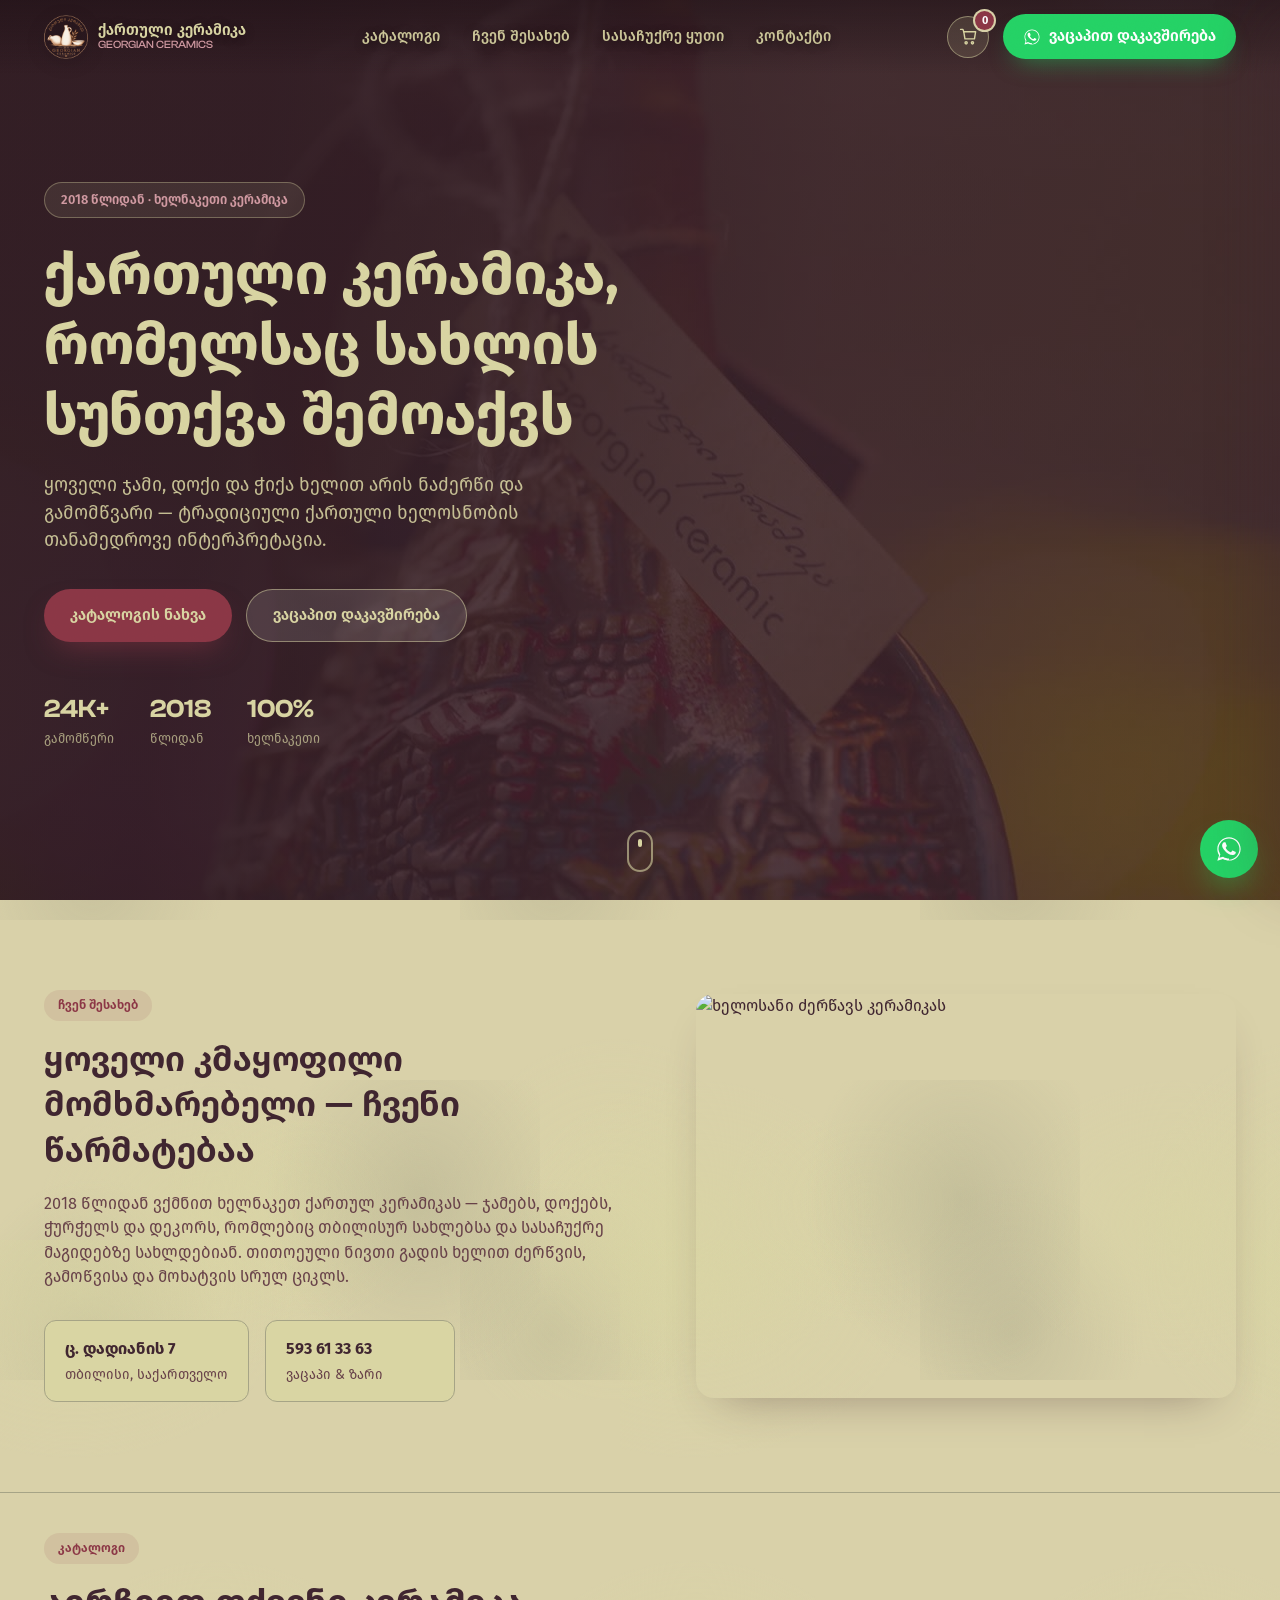
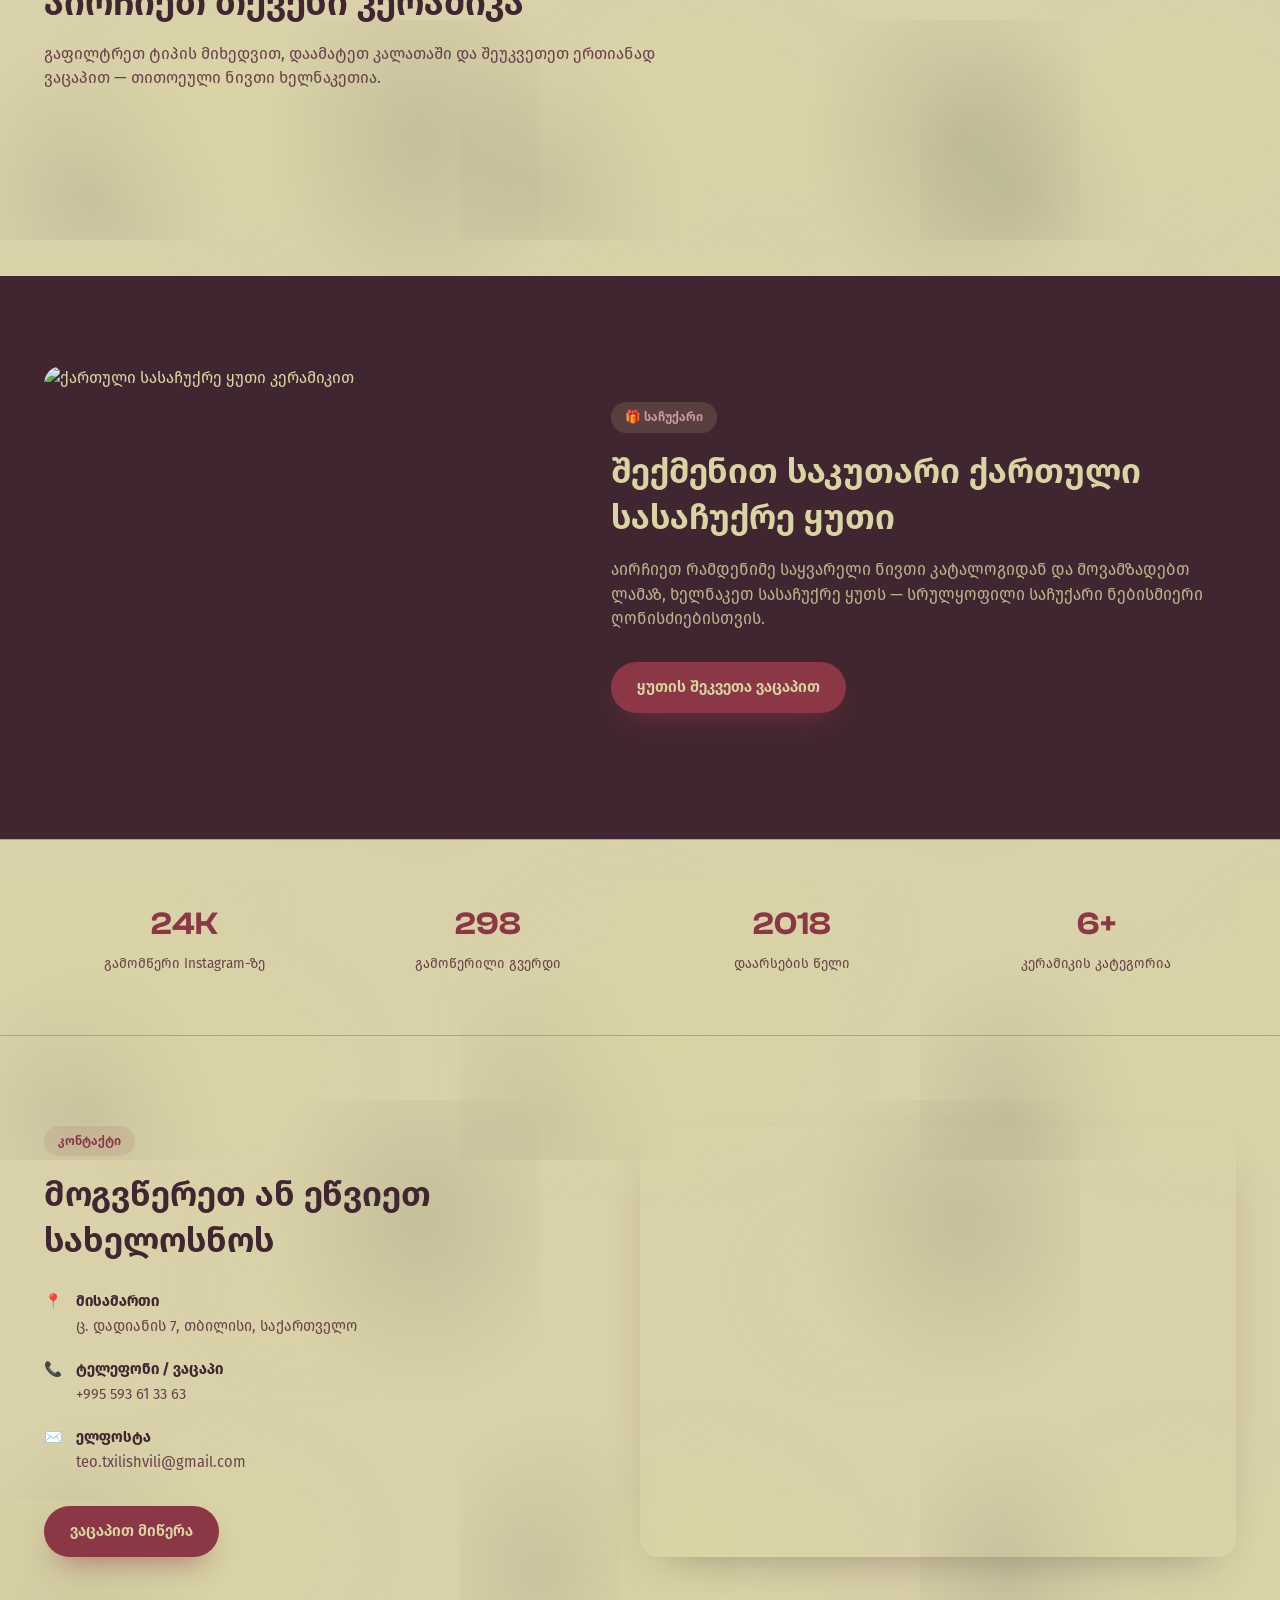
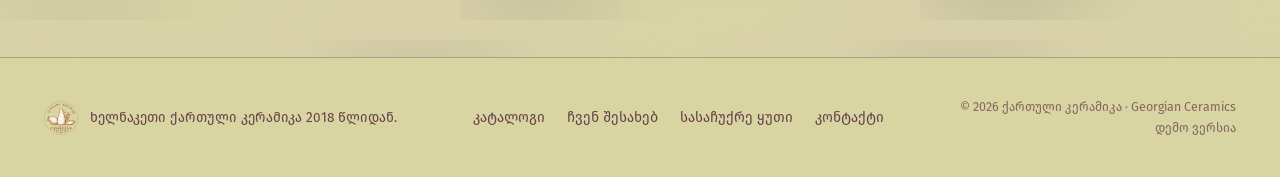
==== commit 00f96b90: "Fix logo badge gap and swap in fringe-free artwork The header/footer badge showed a visible cream ri" ====
--- a/index.html
+++ b/index.html
@@ -5,7 +5,7 @@
 <meta name="viewport" content="width=device-width, initial-scale=1.0, viewport-fit=cover">
 <title>ქართული კერამიკა · Georgian Ceramics</title>
 <meta name="description" content="ხელნაკეთი ქართული კერამიკა 2018 წლიდან — ჯამები, დოქები, ჭიქები, თეფშები, ვაზები და სასაჩუქრე ნაკრებები. შეუკვეთეთ ვაცაპით.">
-<link rel="icon" href="images/logo-mark2-256.png">
+<link rel="icon" href="images/logo-mark3-256.png">
 <link rel="stylesheet" href="css/style.css">
 </head>
 <body>
@@ -15,7 +15,7 @@
 <header class="site-header" id="siteHeader">
   <div class="container header-inner">
     <a href="#top" class="brand">
-      <span class="brand-logo-wrap"><img src="images/logo-mark2-256.png" alt="Georgian Ceramics" class="brand-logo"></span>
+      <span class="brand-logo-wrap"><img src="images/logo-mark3-256.png" alt="Georgian Ceramics" class="brand-logo"></span>
       <span class="brand-text">
         <strong>ქართული კერამიკა</strong>
         <em>Georgian Ceramics</em>
@@ -187,7 +187,7 @@
 <footer class="site-footer">
   <div class="container footer-inner">
     <div class="footer-brand">
-      <img src="images/logo-mark2-256.png" alt="Georgian Ceramics" class="footer-logo">
+      <img src="images/logo-mark3-256.png" alt="Georgian Ceramics" class="footer-logo">
       <p>ხელნაკეთი ქართული კერამიკა 2018 წლიდან.</p>
     </div>
     <div class="footer-links">
--- a/css/style.css
+++ b/css/style.css
@@ -51,26 +51,27 @@
 
 /* ============ TOKENS ============ */
 :root {
-  /* aged-paper (sticker) ramp */
-  --cream: #dcdab0;
-  --cream-soft: #eae7c8;
-  --sand: #bdb896;
-  --parchment-stain: #ccc9a6;
-  --parchment-deep: #a9a483;
-  /* red-sticker ramp, dark → bright */
-  --terracotta: #93343e;
-  --terracotta-rgb: 147, 52, 62;
-  --terracotta-dark: #7a2a34;
-  --terracotta-deep: #5c1f28;
-  --clay: #e07680;
-  --ink: #3a2a1c;
-  --ink-soft: #6b5744;
+  /* wine-label parchment ramp */
+  --cream: #d9d1a9;
+  --cream-soft: #d9d5a3;
+  --sand: #a6a486;
+  --parchment-stain: #cfc89a;
+  --parchment-deep: #b3ae87;
+  /* burgundy-label ramp, dark → bright */
+  --terracotta: #8c3746;
+  --terracotta-rgb: 140, 55, 70;
+  --terracotta-dark: #6f2c37;
+  --terracotta-deep: #4f2029;
+  --clay: #d19aa2;
+  --ink: #402630;
+  --ink-rgb: 64, 38, 48;
+  --ink-soft: #684249;
   --white: #ffffff;
   --wa-green: #25d366;
   --wa-green-dark: #1fb355;
   --radius: 18px;
   --radius-sm: 12px;
-  --shadow: 0 20px 45px -25px rgba(58, 42, 28, 0.45);
+  --shadow: 0 20px 45px -25px rgba(64, 38, 48, 0.45);
   --ease: cubic-bezier(0.22, 1, 0.36, 1);
 }
 
@@ -86,12 +87,12 @@
   margin: 0;
   background-color: var(--cream);
   background-image:
-    radial-gradient(ellipse 340px 260px at 12% 8%, rgba(204, 201, 166, 0.55) 0%, transparent 65%),
-    radial-gradient(ellipse 260px 300px at 78% 22%, rgba(169, 164, 131, 0.4) 0%, transparent 60%),
-    radial-gradient(ellipse 300px 240px at 45% 55%, rgba(234, 231, 200, 0.6) 0%, transparent 60%),
-    radial-gradient(ellipse 280px 320px at 88% 78%, rgba(204, 201, 166, 0.45) 0%, transparent 65%),
-    radial-gradient(ellipse 220px 260px at 20% 90%, rgba(169, 164, 131, 0.35) 0%, transparent 60%),
-    radial-gradient(ellipse 260px 220px at 55% 15%, rgba(204, 201, 166, 0.3) 0%, transparent 55%);
+    radial-gradient(ellipse 340px 260px at 12% 8%, rgba(217, 213, 163, 0.55) 0%, transparent 65%),
+    radial-gradient(ellipse 260px 300px at 78% 22%, rgba(166, 164, 134, 0.4) 0%, transparent 60%),
+    radial-gradient(ellipse 300px 240px at 45% 55%, rgba(217, 213, 163, 0.6) 0%, transparent 60%),
+    radial-gradient(ellipse 280px 320px at 88% 78%, rgba(217, 213, 163, 0.45) 0%, transparent 65%),
+    radial-gradient(ellipse 220px 260px at 20% 90%, rgba(166, 164, 134, 0.35) 0%, transparent 60%),
+    radial-gradient(ellipse 260px 220px at 55% 15%, rgba(217, 213, 163, 0.3) 0%, transparent 55%);
   background-repeat: repeat;
   background-size: 620px 620px, 540px 540px, 480px 480px, 700px 700px, 460px 460px, 560px 560px;
   color: var(--ink);
@@ -176,7 +177,7 @@
 .btn-ghost {
   background: rgba(255, 255, 255, 0.12);
   color: var(--cream-soft);
-  border: 1.5px solid rgba(246, 236, 223, 0.5);
+  border: 1.5px solid rgba(217, 213, 163, 0.5);
   backdrop-filter: none;
 }
 .btn-ghost:hover {
@@ -227,15 +228,15 @@
   transform: translateY(-100%);
 }
 .site-header.is-scrolled {
-  background: rgba(234, 231, 200, 0.92);
-  box-shadow: 0 8px 30px -18px rgba(58, 42, 28, 0.4);
+  background: rgba(217, 213, 163, 0.92);
+  box-shadow: 0 8px 30px -18px rgba(64, 38, 48, 0.4);
 }
 .site-header::before {
   content: "";
   position: absolute;
   inset: 0;
   z-index: -1;
-  background: linear-gradient(180deg, rgba(20, 14, 9, 0.55) 0%, rgba(20, 14, 9, 0.28) 55%, rgba(20, 14, 9, 0) 100%);
+  background: linear-gradient(180deg, rgba(30, 16, 21, 0.55) 0%, rgba(30, 16, 21, 0.28) 55%, rgba(30, 16, 21, 0) 100%);
   opacity: 1;
   transition: opacity 0.4s var(--ease);
 }
@@ -262,15 +263,13 @@
   justify-content: center;
   height: 44px;
   width: 44px;
-  border-radius: 50%;
-  background: rgba(234, 231, 200, 0.92);
-  box-shadow: 0 4px 14px -6px rgba(0, 0, 0, 0.35);
   flex-shrink: 0;
 }
 .brand-logo {
-  height: 34px;
-  width: 34px;
+  height: 44px;
+  width: 44px;
   object-fit: contain;
+  filter: drop-shadow(0 4px 10px rgba(0, 0, 0, 0.35));
 }
 .brand-text {
   display: flex;
@@ -304,7 +303,7 @@
 .main-nav a {
   font-size: 0.93rem;
   font-weight: 500;
-  color: rgba(246, 236, 223, 0.92);
+  color: rgba(217, 213, 163, 0.92);
   text-shadow: 0 2px 10px rgba(0, 0, 0, 0.35);
   transition: color 0.3s var(--ease), text-shadow 0.3s var(--ease);
   position: relative;
@@ -332,14 +331,14 @@
   height: 42px;
   width: 42px;
   border-radius: 50%;
-  background: rgba(246, 236, 223, 0.14);
-  border: 1.5px solid rgba(246, 236, 223, 0.5);
+  background: rgba(217, 213, 163, 0.14);
+  border: 1.5px solid rgba(217, 213, 163, 0.5);
   color: var(--cream-soft);
   transition: background-color 0.3s var(--ease), border-color 0.3s var(--ease), color 0.3s var(--ease), transform 0.3s var(--ease);
 }
 .cart-btn:hover {
   transform: translateY(-2px);
-  background: rgba(246, 236, 223, 0.24);
+  background: rgba(217, 213, 163, 0.24);
 }
 .cart-btn .ico {
   width: 19px;
@@ -429,8 +428,8 @@
   position: absolute;
   inset: 0;
   background:
-    linear-gradient(180deg, rgba(58, 42, 28, 0.55) 0%, rgba(58, 42, 28, 0.55) 100%),
-    linear-gradient(100deg, rgba(20, 14, 9, 0.88) 20%, rgba(58, 42, 28, 0.45) 60%, rgba(58, 42, 28, 0.25) 100%);
+    linear-gradient(180deg, rgba(64, 38, 48, 0.55) 0%, rgba(64, 38, 48, 0.55) 100%),
+    linear-gradient(100deg, rgba(30, 16, 21, 0.88) 20%, rgba(64, 38, 48, 0.45) 60%, rgba(64, 38, 48, 0.25) 100%);
 }
 .hero-inner {
   position: relative;
@@ -445,8 +444,8 @@
   font-size: 0.8rem;
   font-weight: 600;
   color: var(--clay);
-  background: rgba(246, 236, 223, 0.1);
-  border: 1px solid rgba(246, 236, 223, 0.35);
+  background: rgba(217, 213, 163, 0.1);
+  border: 1px solid rgba(217, 213, 163, 0.35);
   padding: 7px 16px;
   border-radius: 999px;
   margin-bottom: 22px;
@@ -459,7 +458,7 @@
 }
 .hero-lead {
   font-size: clamp(1rem, 1.6vw, 1.15rem);
-  color: rgba(246, 236, 223, 0.88);
+  color: rgba(217, 213, 163, 0.88);
   max-width: 520px;
   margin-bottom: 34px;
 }
@@ -485,7 +484,7 @@
 }
 .stat span {
   font-size: 0.8rem;
-  color: rgba(246, 236, 223, 0.7);
+  color: rgba(217, 213, 163, 0.7);
 }
 .scroll-cue {
   position: absolute;
@@ -494,7 +493,7 @@
   transform: translateX(-50%);
   width: 26px;
   height: 42px;
-  border: 2px solid rgba(246, 236, 223, 0.6);
+  border: 2px solid rgba(217, 213, 163, 0.6);
   border-radius: 999px;
   z-index: 1;
 }
@@ -528,7 +527,7 @@
   margin-bottom: 16px;
 }
 .section-tag-light {
-  background: rgba(246, 236, 223, 0.15);
+  background: rgba(217, 213, 163, 0.15);
   color: var(--clay);
 }
 .section-head {
@@ -749,7 +748,7 @@
   position: absolute;
   top: 12px;
   left: 12px;
-  background: rgba(58, 42, 28, 0.78);
+  background: rgba(64, 38, 48, 0.78);
   color: var(--cream-soft);
   font-size: 0.72rem;
   font-weight: 600;
@@ -806,7 +805,7 @@
   margin-bottom: 18px;
 }
 .giftbox-text p {
-  color: rgba(246, 236, 223, 0.8);
+  color: rgba(217, 213, 163, 0.8);
   margin-bottom: 30px;
   font-size: 1.02rem;
 }
@@ -968,7 +967,7 @@
 .cart-overlay {
   position: fixed;
   inset: 0;
-  background: rgba(20, 14, 9, 0.5);
+  background: rgba(30, 16, 21, 0.5);
   z-index: 200;
   opacity: 0;
   pointer-events: none;
@@ -990,7 +989,7 @@
   flex-direction: column;
   transform: translateX(100%);
   transition: transform 0.45s var(--ease);
-  box-shadow: -24px 0 60px -20px rgba(58, 42, 28, 0.4);
+  box-shadow: -24px 0 60px -20px rgba(64, 38, 48, 0.4);
 }
 .cart-drawer.is-open {
   transform: translateX(0);
@@ -1208,7 +1207,7 @@
     padding: 40px;
     transform: translateX(100%);
     transition: transform 0.45s var(--ease);
-    box-shadow: -20px 0 50px -20px rgba(58, 42, 28, 0.35);
+    box-shadow: -20px 0 50px -20px rgba(64, 38, 48, 0.35);
   }
   .main-nav.is-open {
     transform: translateX(0);
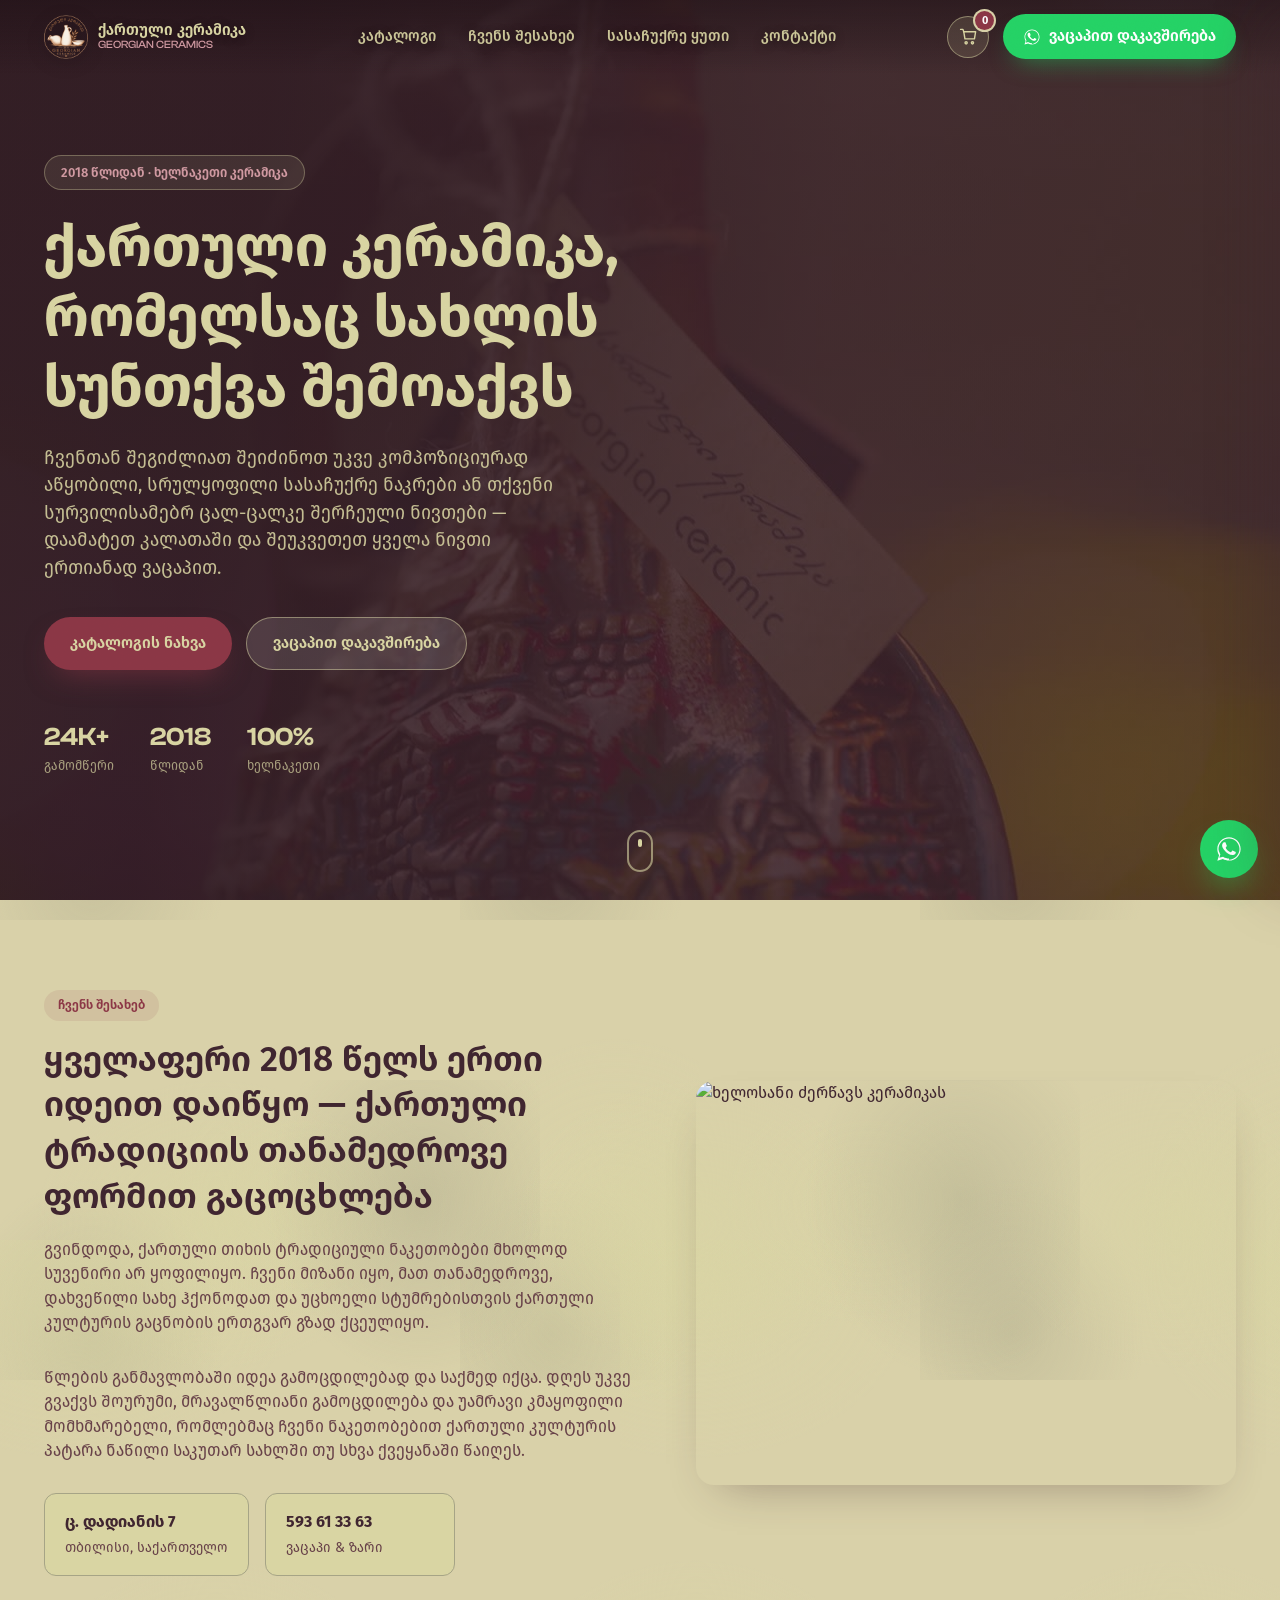
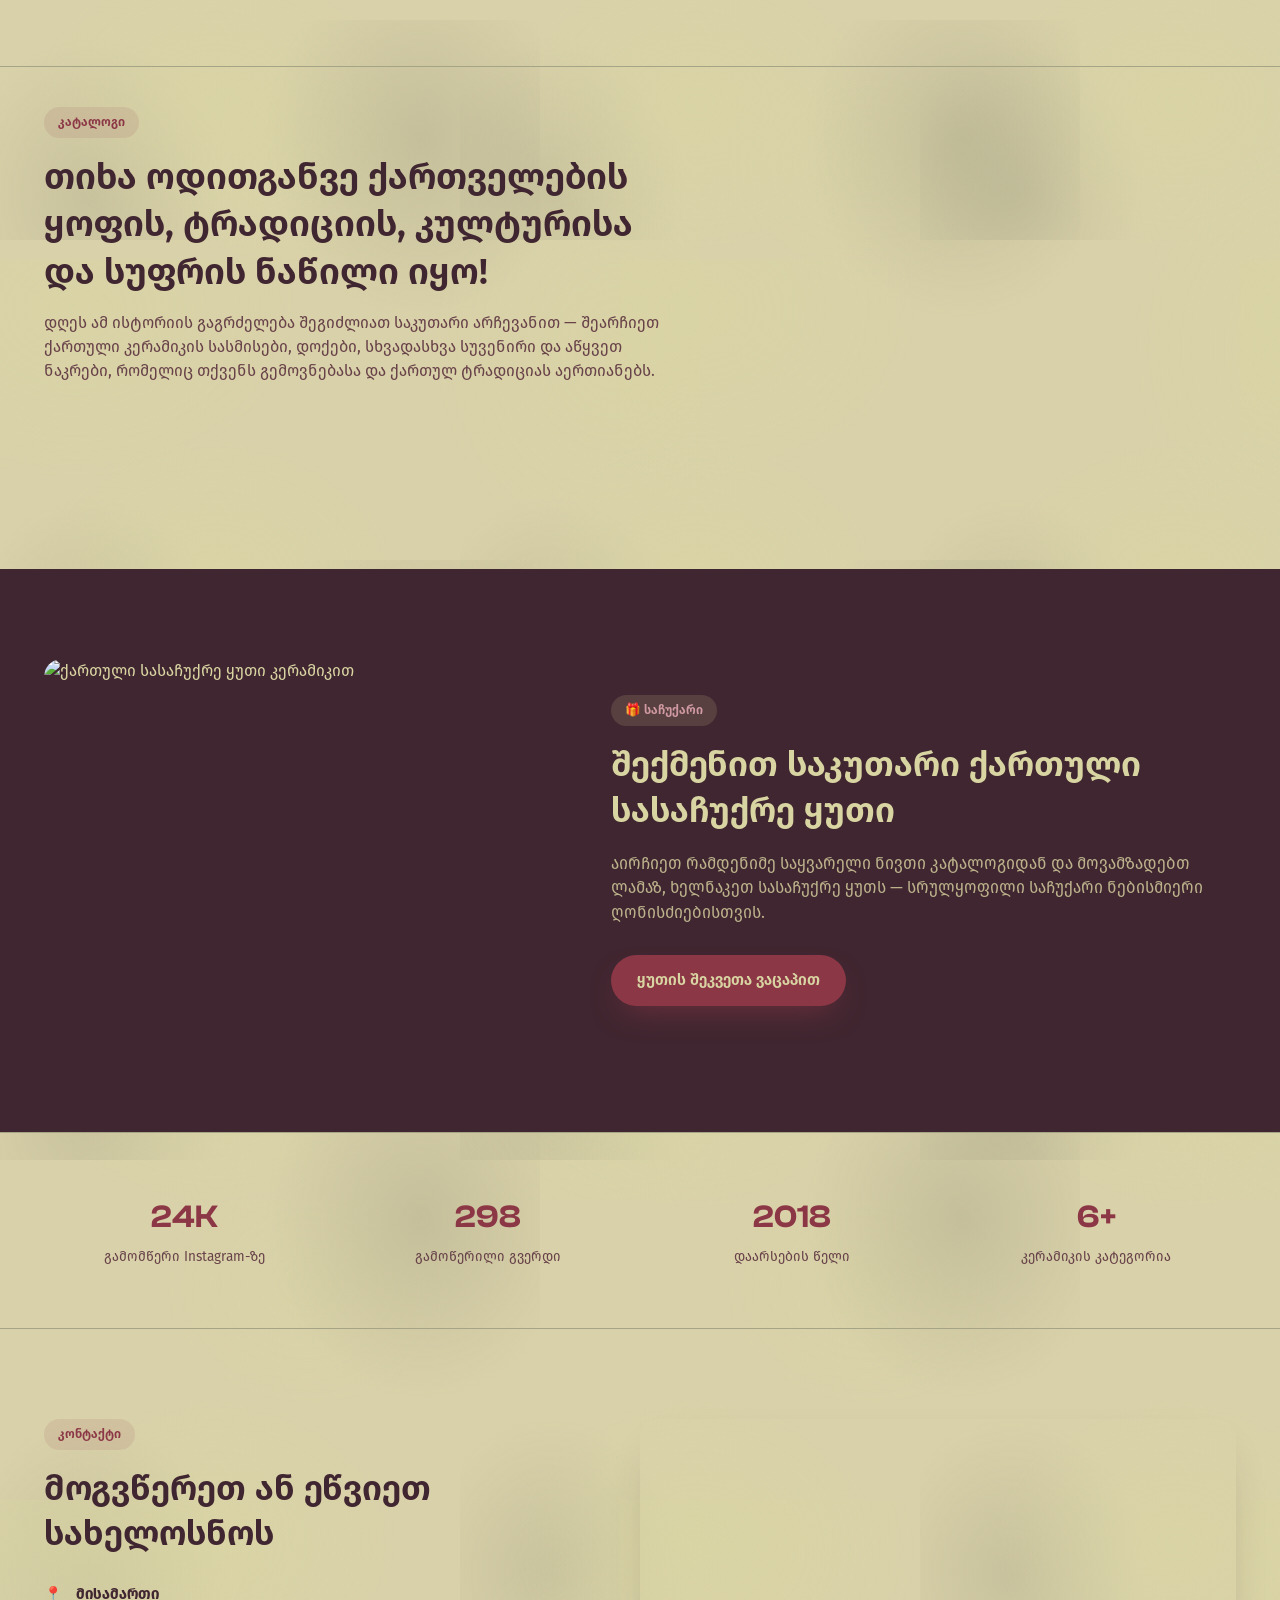
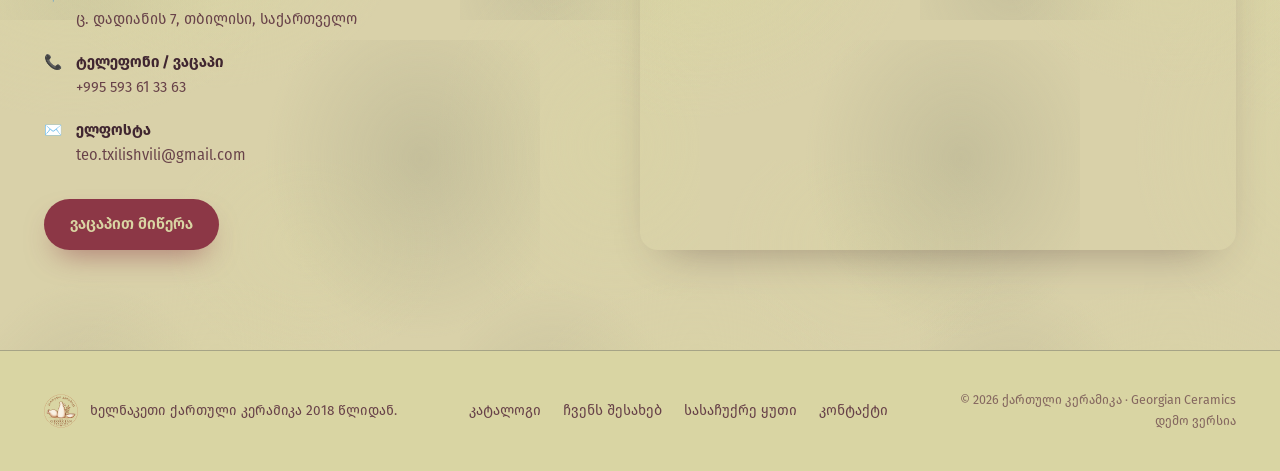
==== commit 23b55c49: "Update hero, about and catalog copy from client-provided text Transfer the hero/about/catalog copy D" ====
--- a/index.html
+++ b/index.html
@@ -24,7 +24,7 @@
 
     <nav class="main-nav" id="mainNav">
       <a href="#catalog">კატალოგი</a>
-      <a href="#story">ჩვენ შესახებ</a>
+      <a href="#story">ჩვენს შესახებ</a>
       <a href="#giftbox">სასაჩუქრე ყუთი</a>
       <a href="#contact">კონტაქტი</a>
     </nav>
@@ -60,7 +60,7 @@
       <div class="hero-inner">
         <span class="eyebrow">2018 წლიდან · ხელნაკეთი კერამიკა</span>
         <h1>ქართული კერამიკა,<br>რომელსაც სახლის<br>სუნთქვა შემოაქვს</h1>
-        <p class="hero-lead">ყოველი ჯამი, დოქი და ჭიქა ხელით არის ნაძერწი და გამომწვარი — ტრადიციული ქართული ხელოსნობის თანამედროვე ინტერპრეტაცია.</p>
+        <p class="hero-lead">ჩვენთან შეგიძლიათ შეიძინოთ უკვე კომპოზიციურად აწყობილი, სრულყოფილი სასაჩუქრე ნაკრები ან თქვენი სურვილისამებრ ცალ-ცალკე შერჩეული ნივთები — დაამატეთ კალათაში და შეუკვეთეთ ყველა ნივთი ერთიანად ვაცაპით.</p>
         <div class="hero-actions">
           <a href="#catalog" class="btn btn-primary">კატალოგის ნახვა</a>
           <a href="https://wa.me/995593613363?text=%E1%83%92%E1%83%90%E1%83%9B%E1%83%90%E1%83%A0%E1%83%AF%E1%83%9D%E1%83%91%E1%83%90%2C%20%E1%83%93%E1%83%90%E1%83%92%E1%83%98%E1%83%A2%E1%83%90%E1%83%A0%E1%83%93%E1%83%94%E1%83%91%E1%83%98%E1%83%97%20%E1%83%99%E1%83%90%E1%83%A2%E1%83%90%E1%83%9A%E1%83%9D%E1%83%92%E1%83%98%E1%83%A1%20%E1%83%A8%E1%83%94%E1%83%A1%E1%83%90%E1%83%AE%E1%83%94%E1%83%91" target="_blank" rel="noopener" class="btn btn-ghost">ვაცაპით დაკავშირება</a>
@@ -81,9 +81,10 @@
   <section class="about-strip" id="story">
     <div class="container about-inner">
       <div class="about-text reveal-static">
-        <span class="section-tag">ჩვენ შესახებ</span>
-        <h2>ყოველი კმაყოფილი მომხმარებელი — ჩვენი წარმატებაა</h2>
-        <p>2018 წლიდან ვქმნით ხელნაკეთ ქართულ კერამიკას — ჯამებს, დოქებს, ჭურჭელს და დეკორს, რომლებიც თბილისურ სახლებსა და სასაჩუქრე მაგიდებზე სახლდებიან. თითოეული ნივთი გადის ხელით ძერწვის, გამოწვისა და მოხატვის სრულ ციკლს.</p>
+        <span class="section-tag">ჩვენს შესახებ</span>
+        <h2>ყველაფერი 2018 წელს ერთი იდეით დაიწყო — ქართული ტრადიციის თანამედროვე ფორმით გაცოცხლება</h2>
+        <p>გვინდოდა, ქართული თიხის ტრადიციული ნაკეთობები მხოლოდ სუვენირი არ ყოფილიყო. ჩვენი მიზანი იყო, მათ თანამედროვე, დახვეწილი სახე ჰქონოდათ და უცხოელი სტუმრებისთვის ქართული კულტურის გაცნობის ერთგვარ გზად ქცეულიყო.</p>
+        <p>წლების განმავლობაში იდეა გამოცდილებად და საქმედ იქცა. დღეს უკვე გვაქვს შოურუმი, მრავალწლიანი გამოცდილება და უამრავი კმაყოფილი მომხმარებელი, რომლებმაც ჩვენი ნაკეთობებით ქართული კულტურის პატარა ნაწილი საკუთარ სახლში თუ სხვა ქვეყანაში წაიღეს.</p>
         <div class="about-badges">
           <div class="badge-card">
             <strong>ც. დადიანის 7</strong>
@@ -106,8 +107,8 @@
     <div class="container">
       <div class="section-head reveal-static">
         <span class="section-tag">კატალოგი</span>
-        <h2>აირჩიეთ თქვენი კერამიკა</h2>
-        <p>გაფილტრეთ ტიპის მიხედვით, დაამატეთ კალათაში და შეუკვეთეთ ერთიანად ვაცაპით — თითოეული ნივთი ხელნაკეთია.</p>
+        <h2>თიხა ოდითგანვე ქართველების ყოფის, ტრადიციის, კულტურისა და სუფრის ნაწილი იყო!</h2>
+        <p>დღეს ამ ისტორიის გაგრძელება შეგიძლიათ საკუთარი არჩევანით — შეარჩიეთ ქართული კერამიკის სასმისები, დოქები, სხვადასხვა სუვენირი და აწყვეთ ნაკრები, რომელიც თქვენს გემოვნებასა და ქართულ ტრადიციას აერთიანებს.</p>
       </div>
 
       <div class="filters" id="filters"></div>
@@ -192,7 +193,7 @@
     </div>
     <div class="footer-links">
       <a href="#catalog">კატალოგი</a>
-      <a href="#story">ჩვენ შესახებ</a>
+      <a href="#story">ჩვენს შესახებ</a>
       <a href="#giftbox">სასაჩუქრე ყუთი</a>
       <a href="#contact">კონტაქტი</a>
     </div>
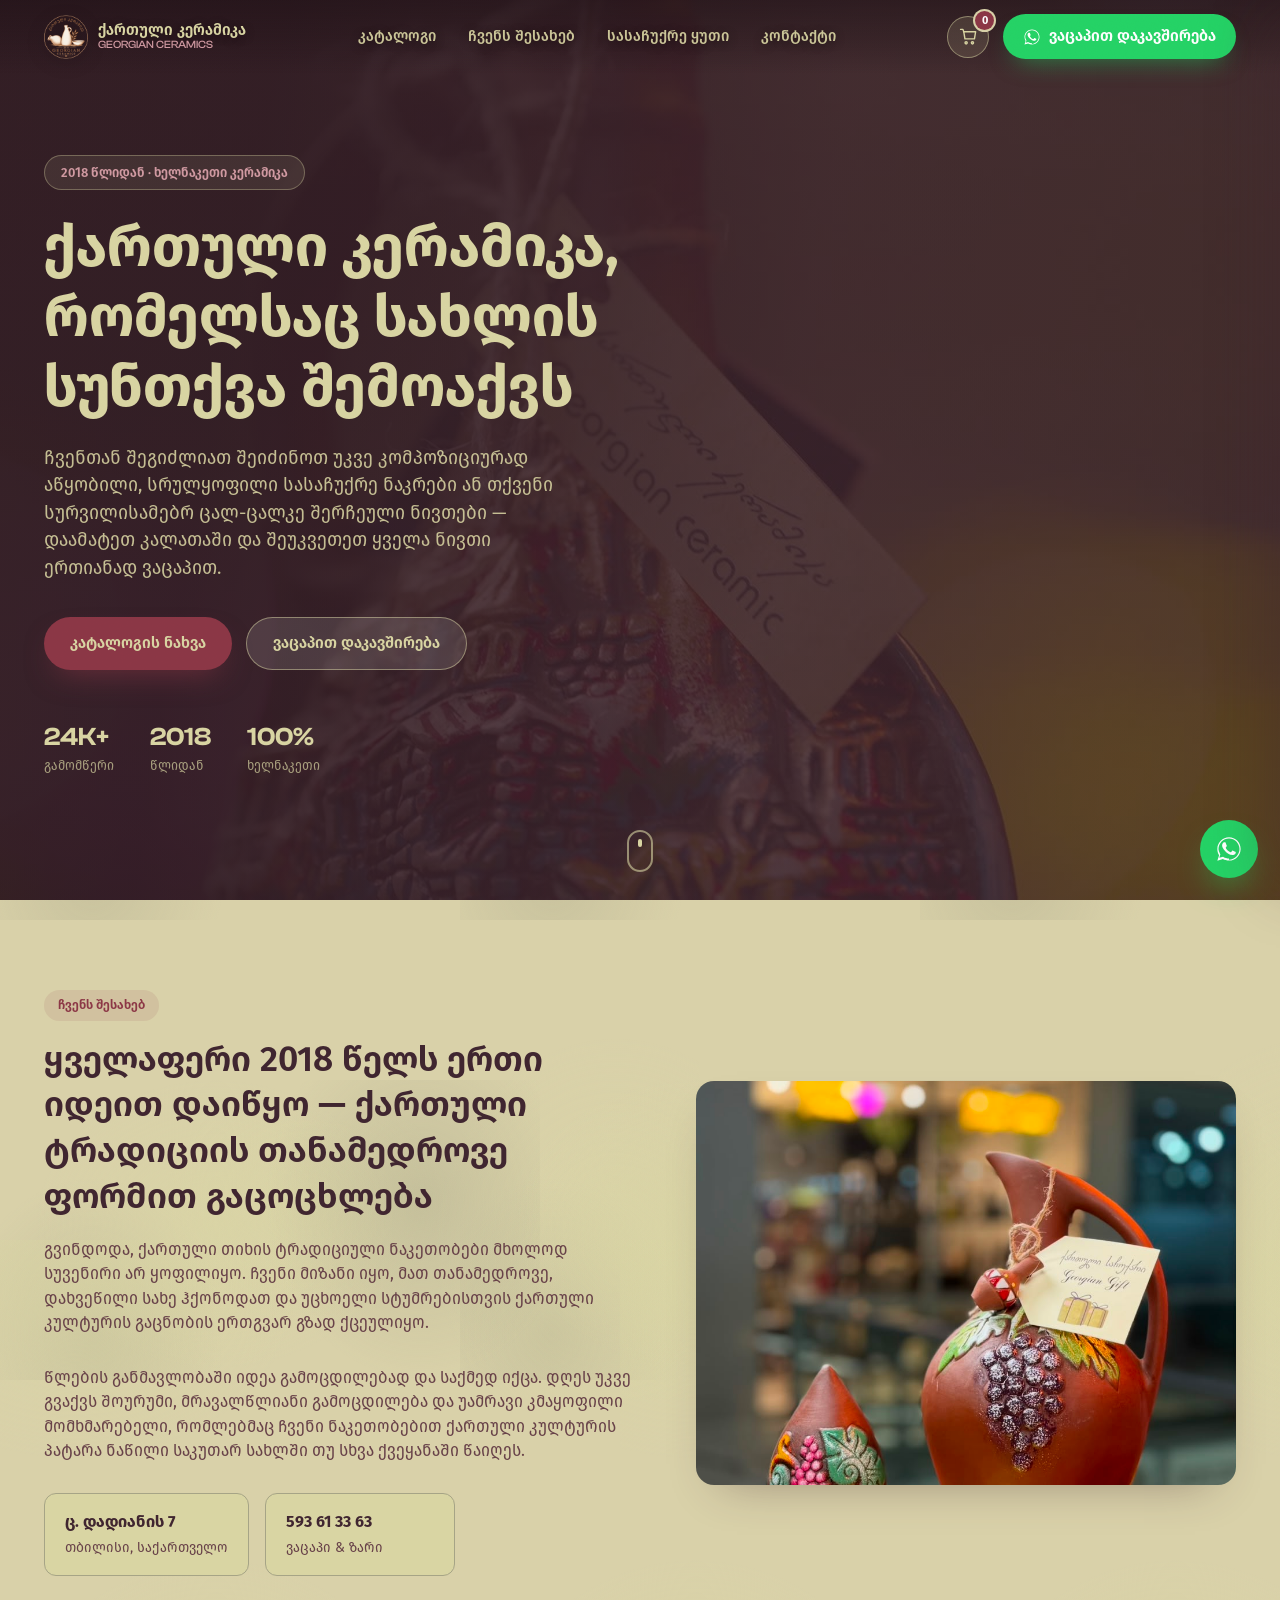
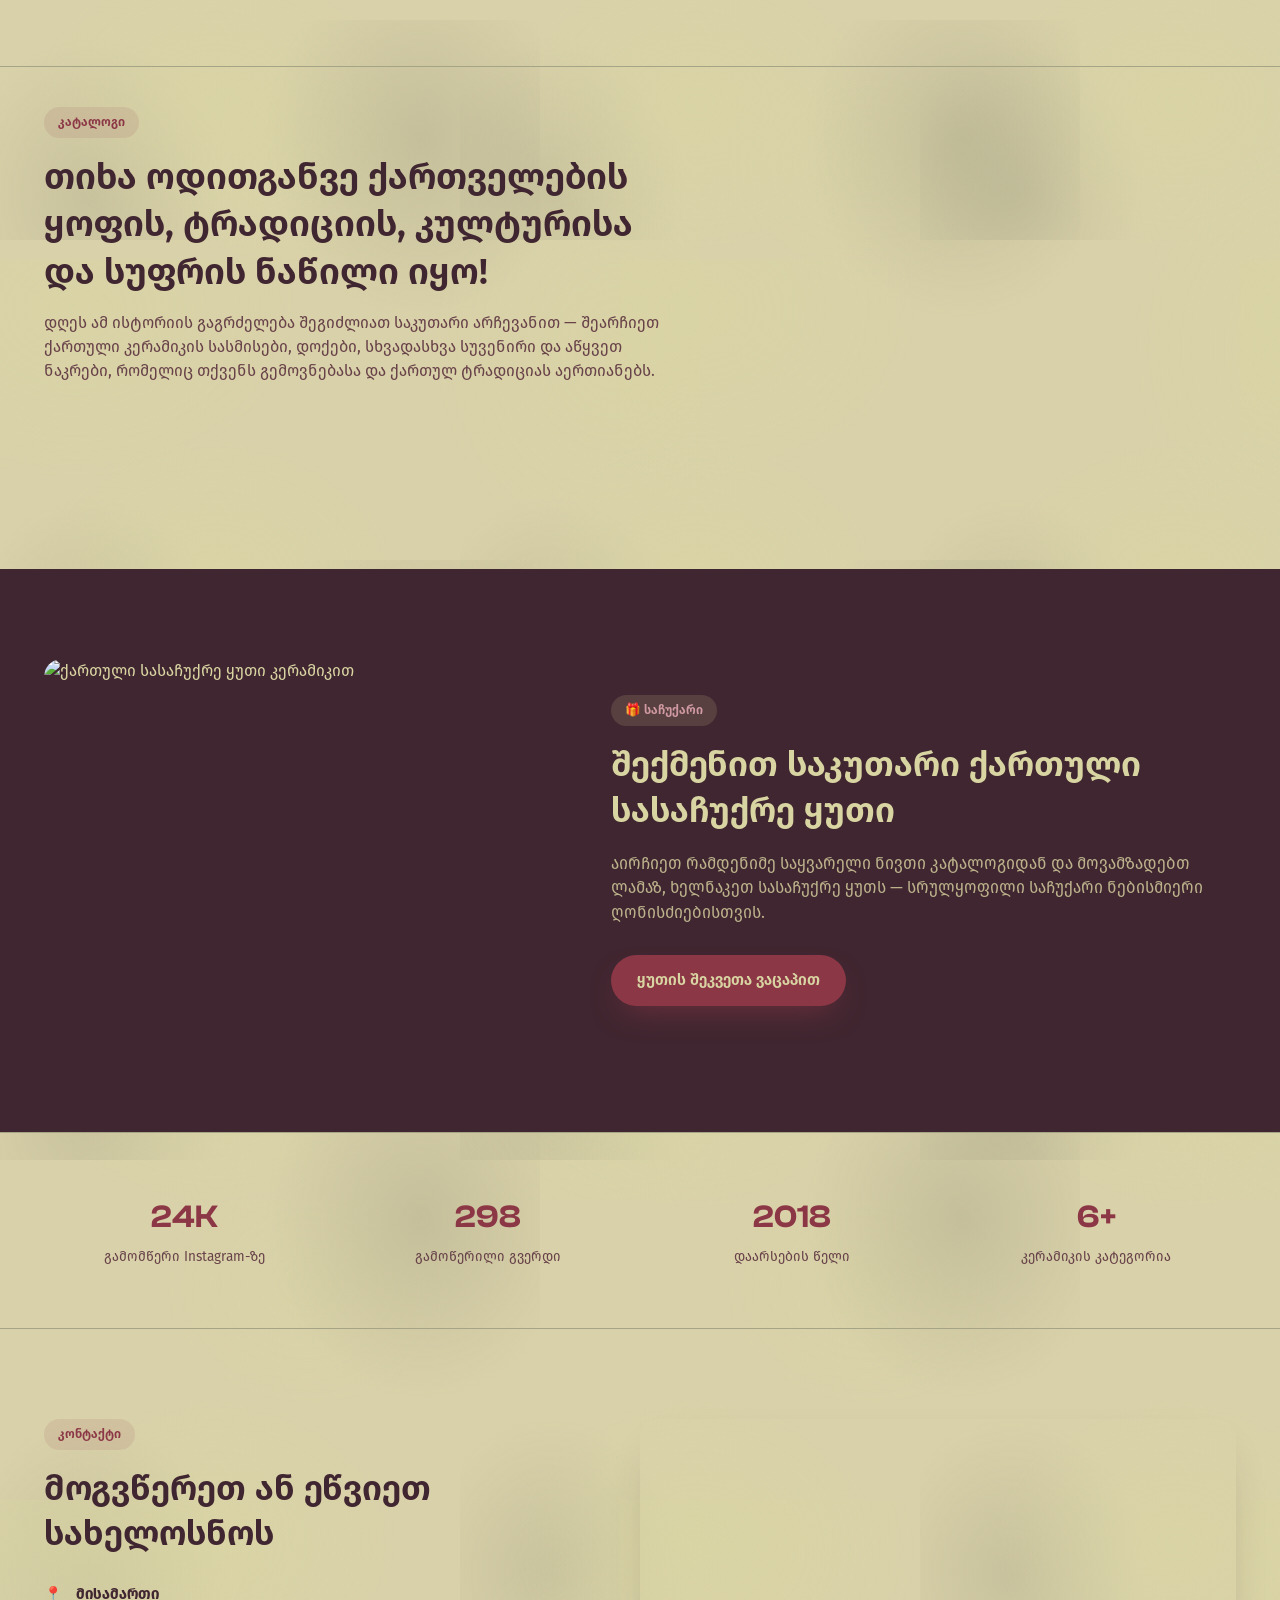
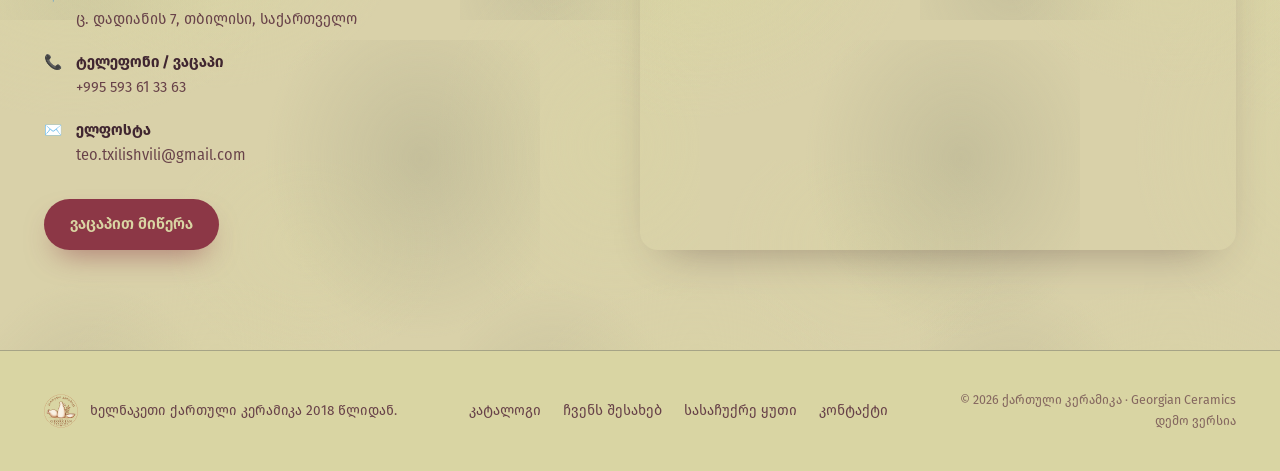
==== commit 4f9981d7: "Swap about-section photo for client's own product shot Replace the generic Pexels workshop stock pho" ====
--- a/index.html
+++ b/index.html
@@ -97,7 +97,7 @@
         </div>
       </div>
       <div class="about-media reveal-static">
-        <img src="https://images.pexels.com/photos/34753458/pexels-photo-34753458.jpeg?auto=compress&cs=tinysrgb&w=1200" alt="ხელოსანი ძერწავს კერამიკას" loading="lazy">
+        <img src="images/about-workshop.jpg" alt="ხელნაკეთი ქართული კერამიკის დოქი და სასაჩუქრე ნაკრები" loading="lazy">
       </div>
     </div>
   </section>
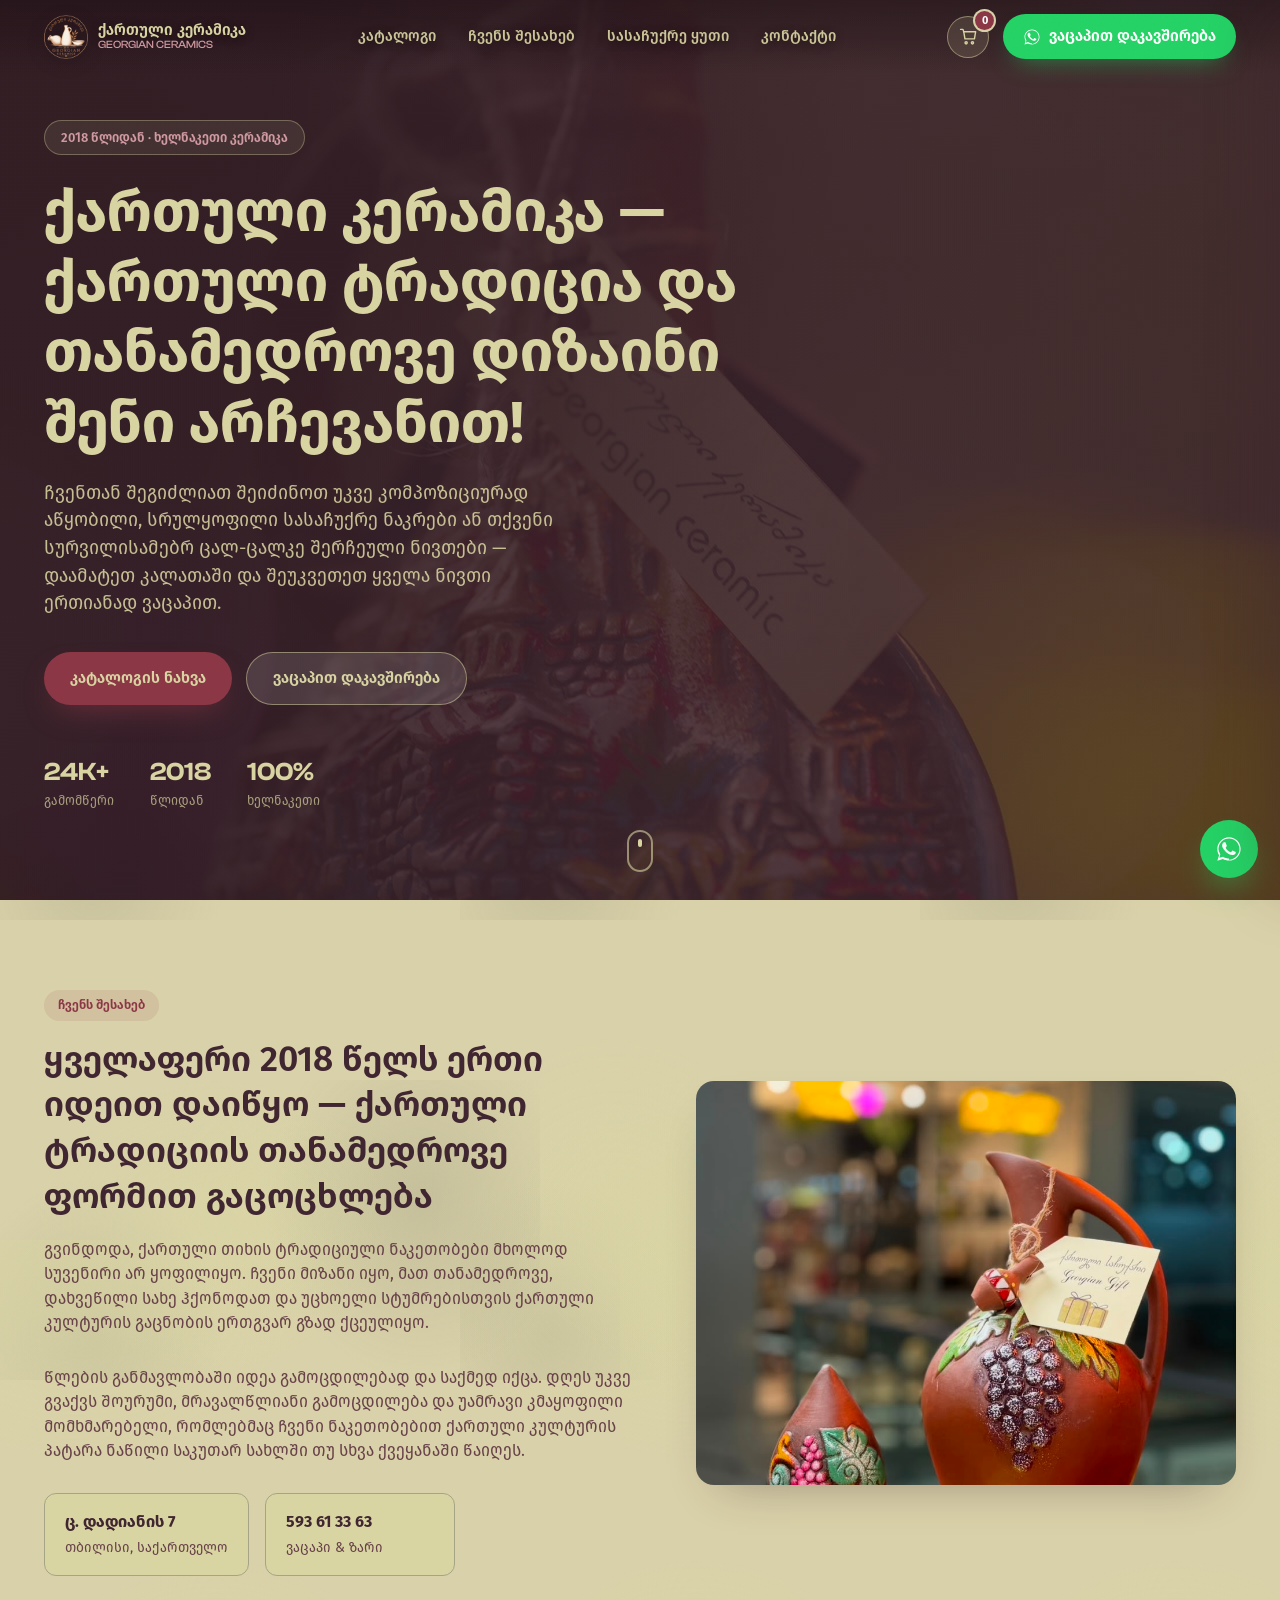
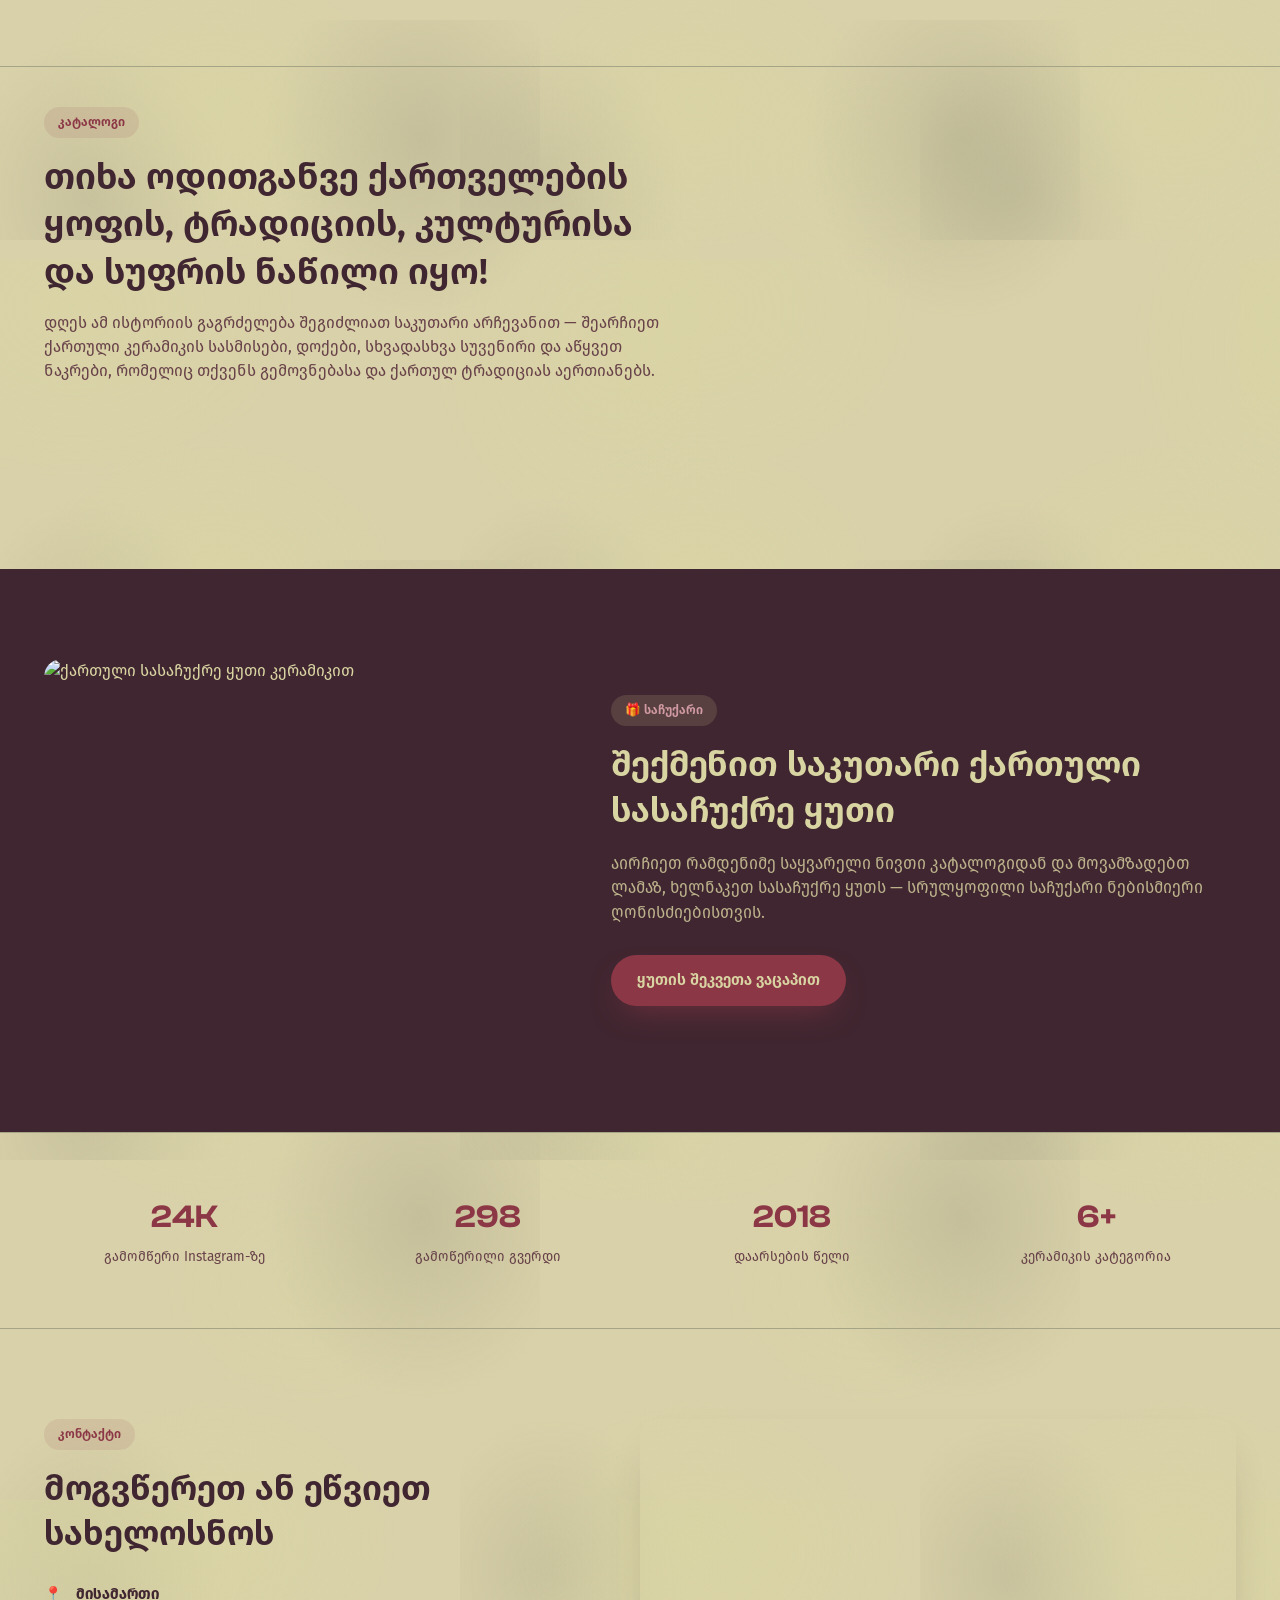
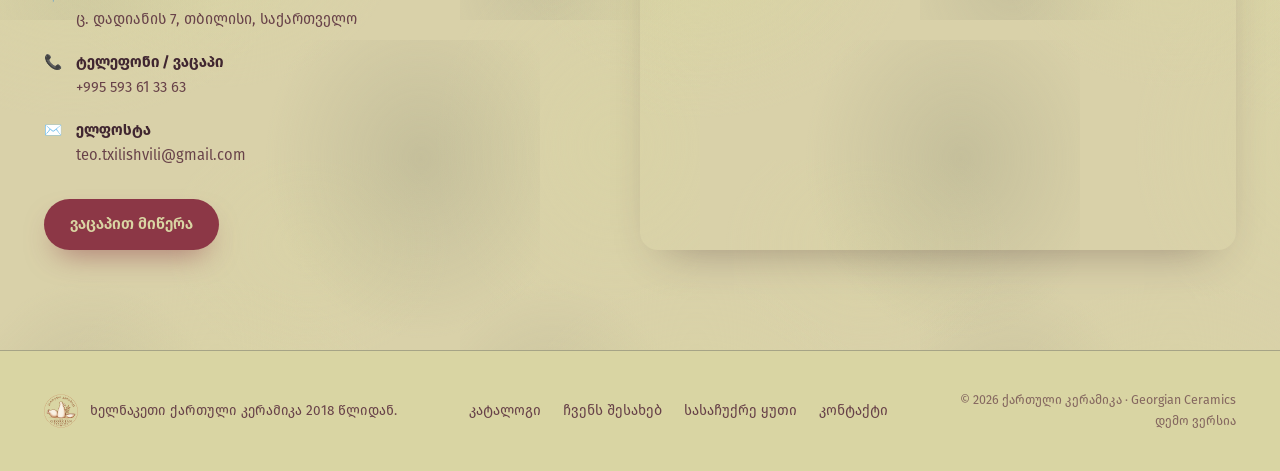
==== commit 3fa73993: "Update hero headline Co-Authored-By: Claude Sonnet 5 <noreply@anthropic.com>" ====
--- a/index.html
+++ b/index.html
@@ -59,7 +59,7 @@
     <div class="container">
       <div class="hero-inner">
         <span class="eyebrow">2018 წლიდან · ხელნაკეთი კერამიკა</span>
-        <h1>ქართული კერამიკა,<br>რომელსაც სახლის<br>სუნთქვა შემოაქვს</h1>
+        <h1>ქართული კერამიკა — ქართული ტრადიცია და თანამედროვე დიზაინი შენი არჩევანით!</h1>
         <p class="hero-lead">ჩვენთან შეგიძლიათ შეიძინოთ უკვე კომპოზიციურად აწყობილი, სრულყოფილი სასაჩუქრე ნაკრები ან თქვენი სურვილისამებრ ცალ-ცალკე შერჩეული ნივთები — დაამატეთ კალათაში და შეუკვეთეთ ყველა ნივთი ერთიანად ვაცაპით.</p>
         <div class="hero-actions">
           <a href="#catalog" class="btn btn-primary">კატალოგის ნახვა</a>
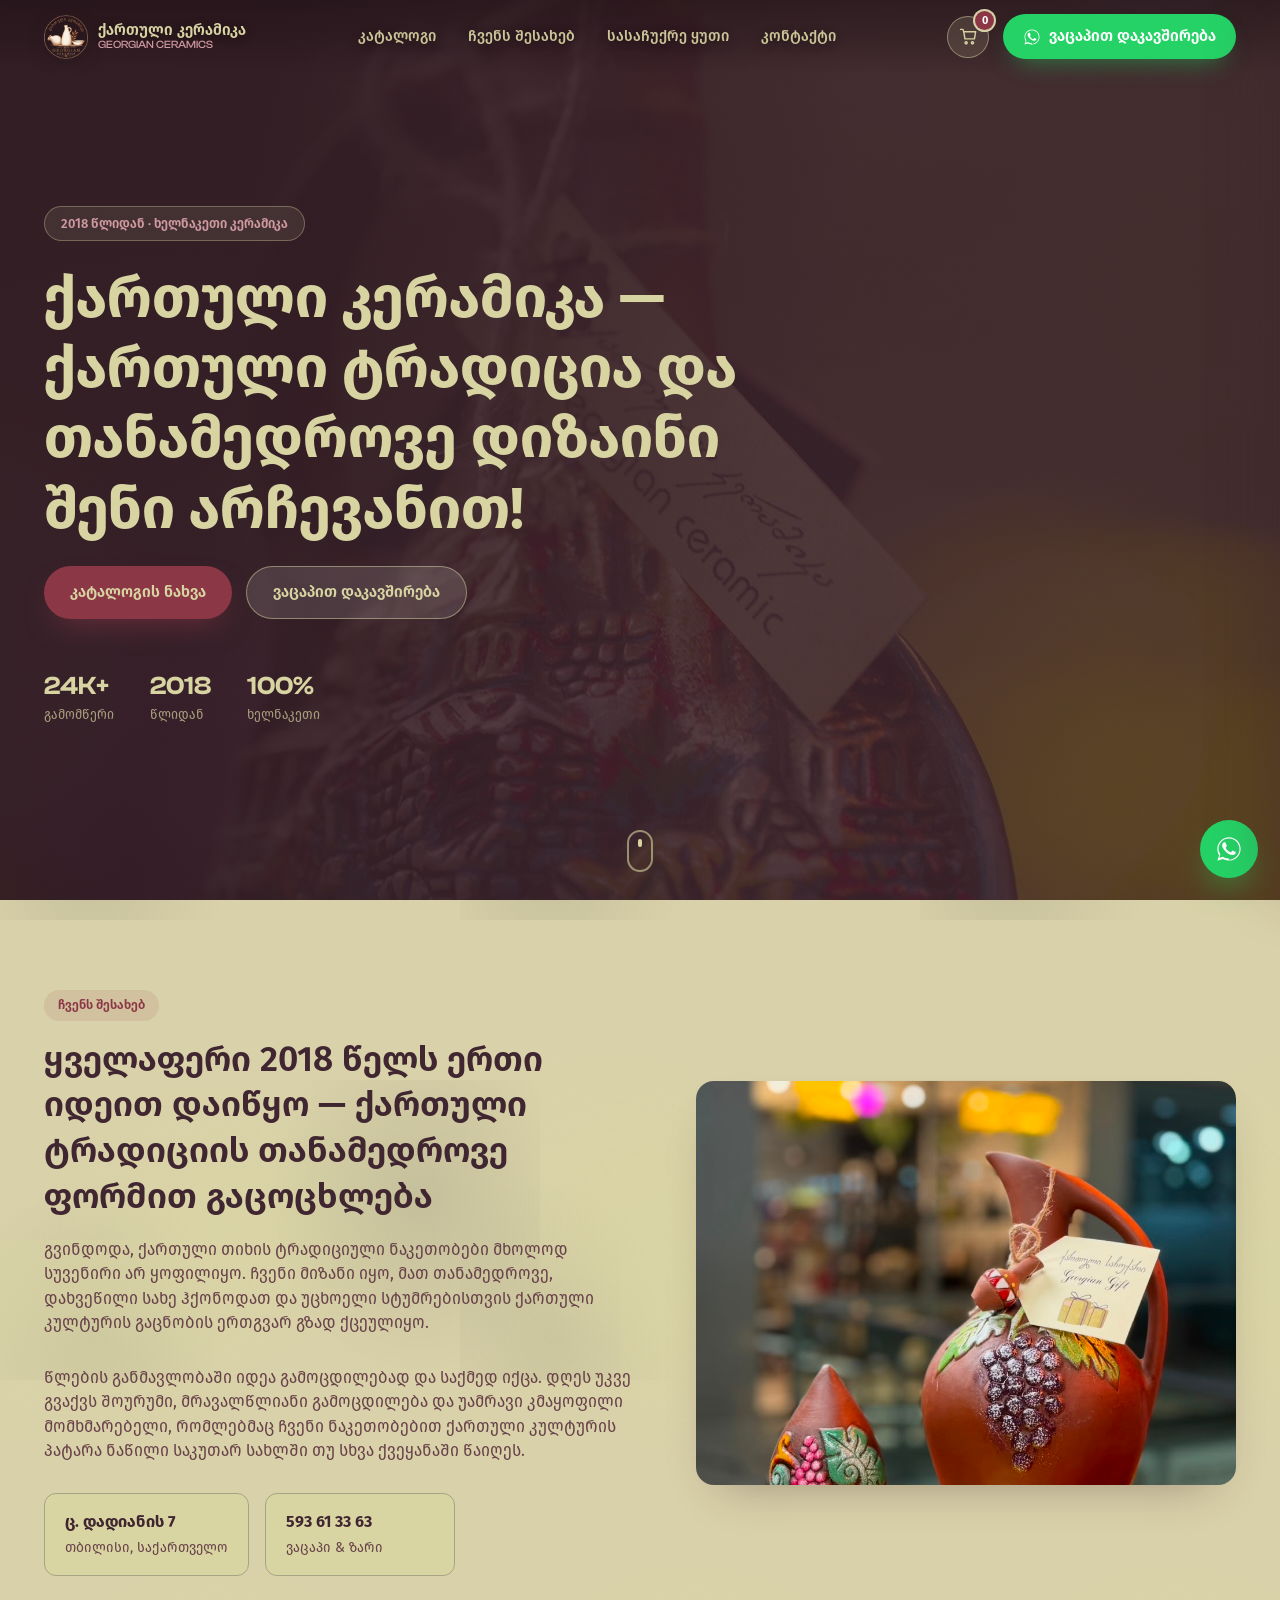
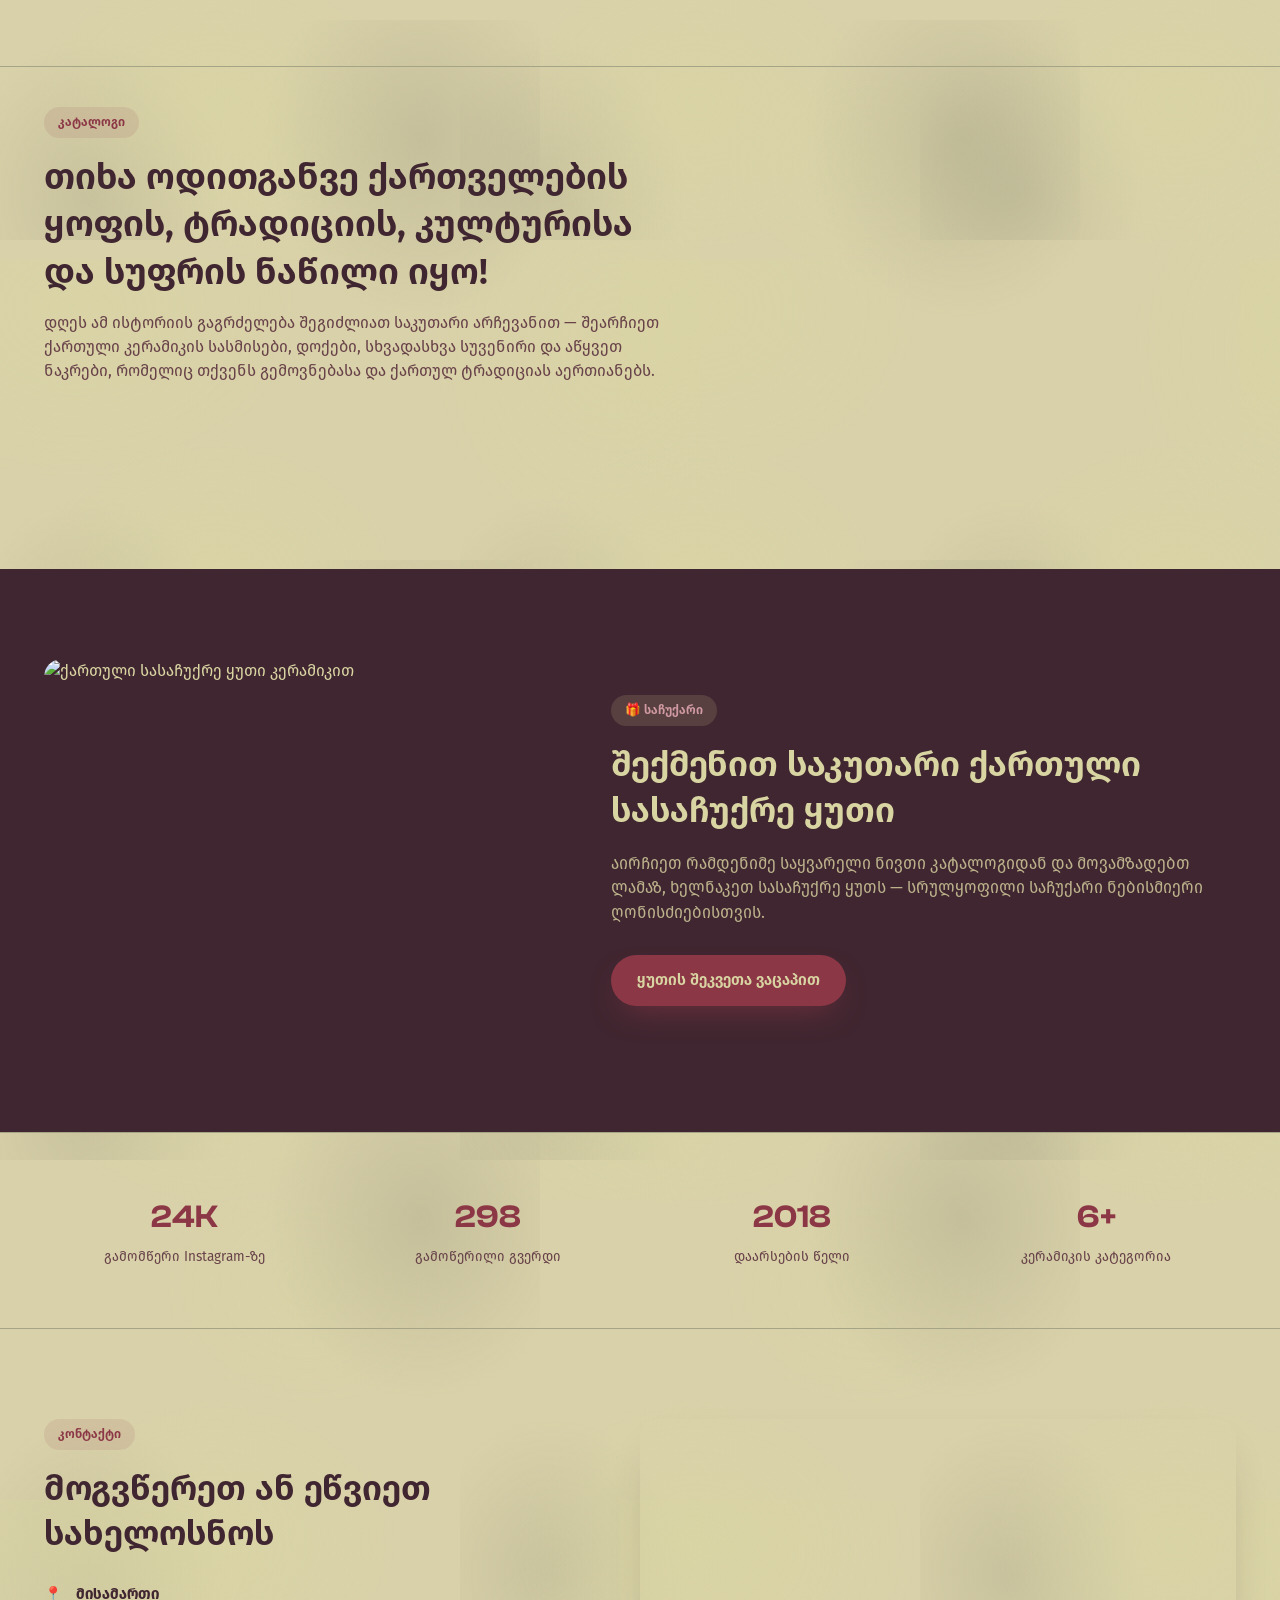
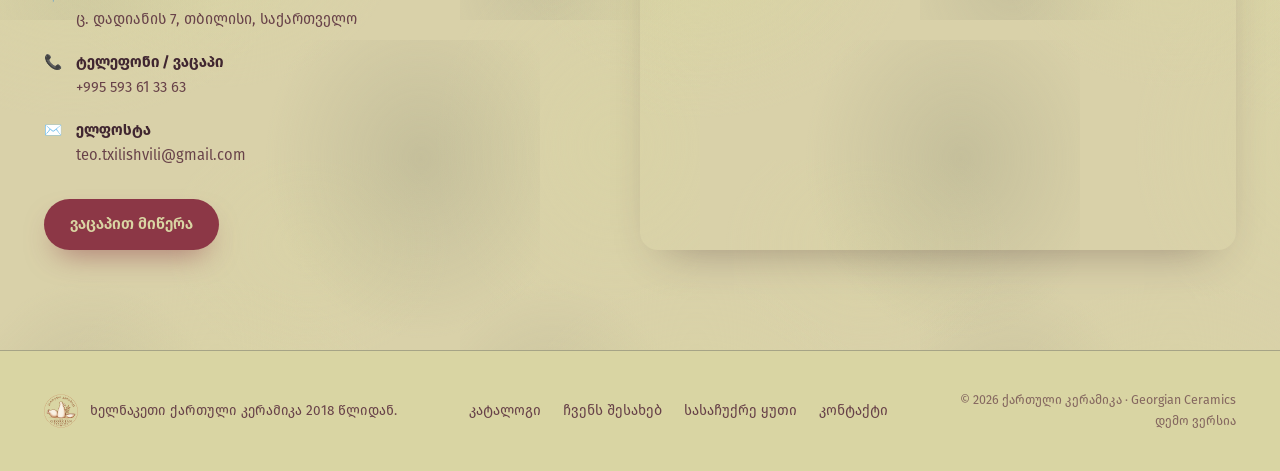
==== commit e938c61a: "Remove hero lead paragraph, keep headline" ====
--- a/index.html
+++ b/index.html
@@ -60,7 +60,6 @@
       <div class="hero-inner">
         <span class="eyebrow">2018 წლიდან · ხელნაკეთი კერამიკა</span>
         <h1>ქართული კერამიკა — ქართული ტრადიცია და თანამედროვე დიზაინი შენი არჩევანით!</h1>
-        <p class="hero-lead">ჩვენთან შეგიძლიათ შეიძინოთ უკვე კომპოზიციურად აწყობილი, სრულყოფილი სასაჩუქრე ნაკრები ან თქვენი სურვილისამებრ ცალ-ცალკე შერჩეული ნივთები — დაამატეთ კალათაში და შეუკვეთეთ ყველა ნივთი ერთიანად ვაცაპით.</p>
         <div class="hero-actions">
           <a href="#catalog" class="btn btn-primary">კატალოგის ნახვა</a>
           <a href="https://wa.me/995593613363?text=%E1%83%92%E1%83%90%E1%83%9B%E1%83%90%E1%83%A0%E1%83%AF%E1%83%9D%E1%83%91%E1%83%90%2C%20%E1%83%93%E1%83%90%E1%83%92%E1%83%98%E1%83%A2%E1%83%90%E1%83%A0%E1%83%93%E1%83%94%E1%83%91%E1%83%98%E1%83%97%20%E1%83%99%E1%83%90%E1%83%A2%E1%83%90%E1%83%9A%E1%83%9D%E1%83%92%E1%83%98%E1%83%A1%20%E1%83%A8%E1%83%94%E1%83%A1%E1%83%90%E1%83%AE%E1%83%94%E1%83%91" target="_blank" rel="noopener" class="btn btn-ghost">ვაცაპით დაკავშირება</a>
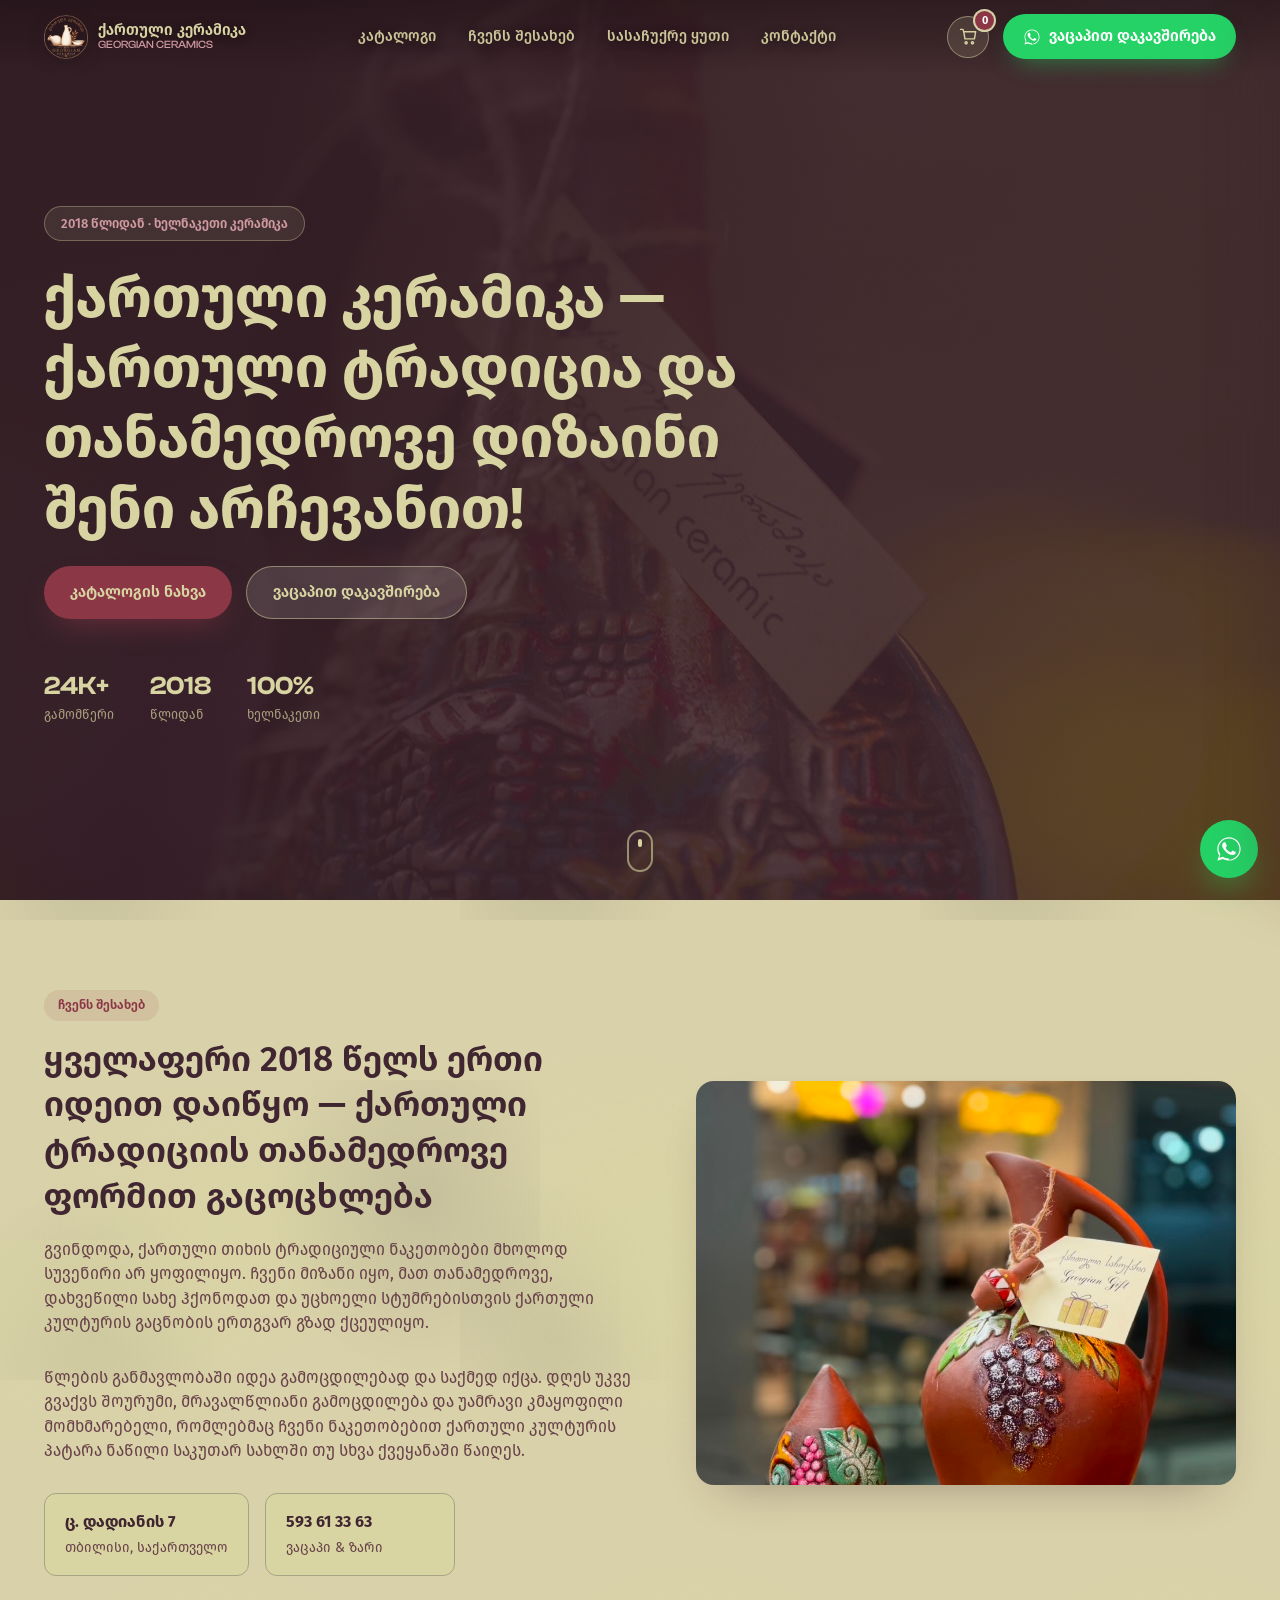
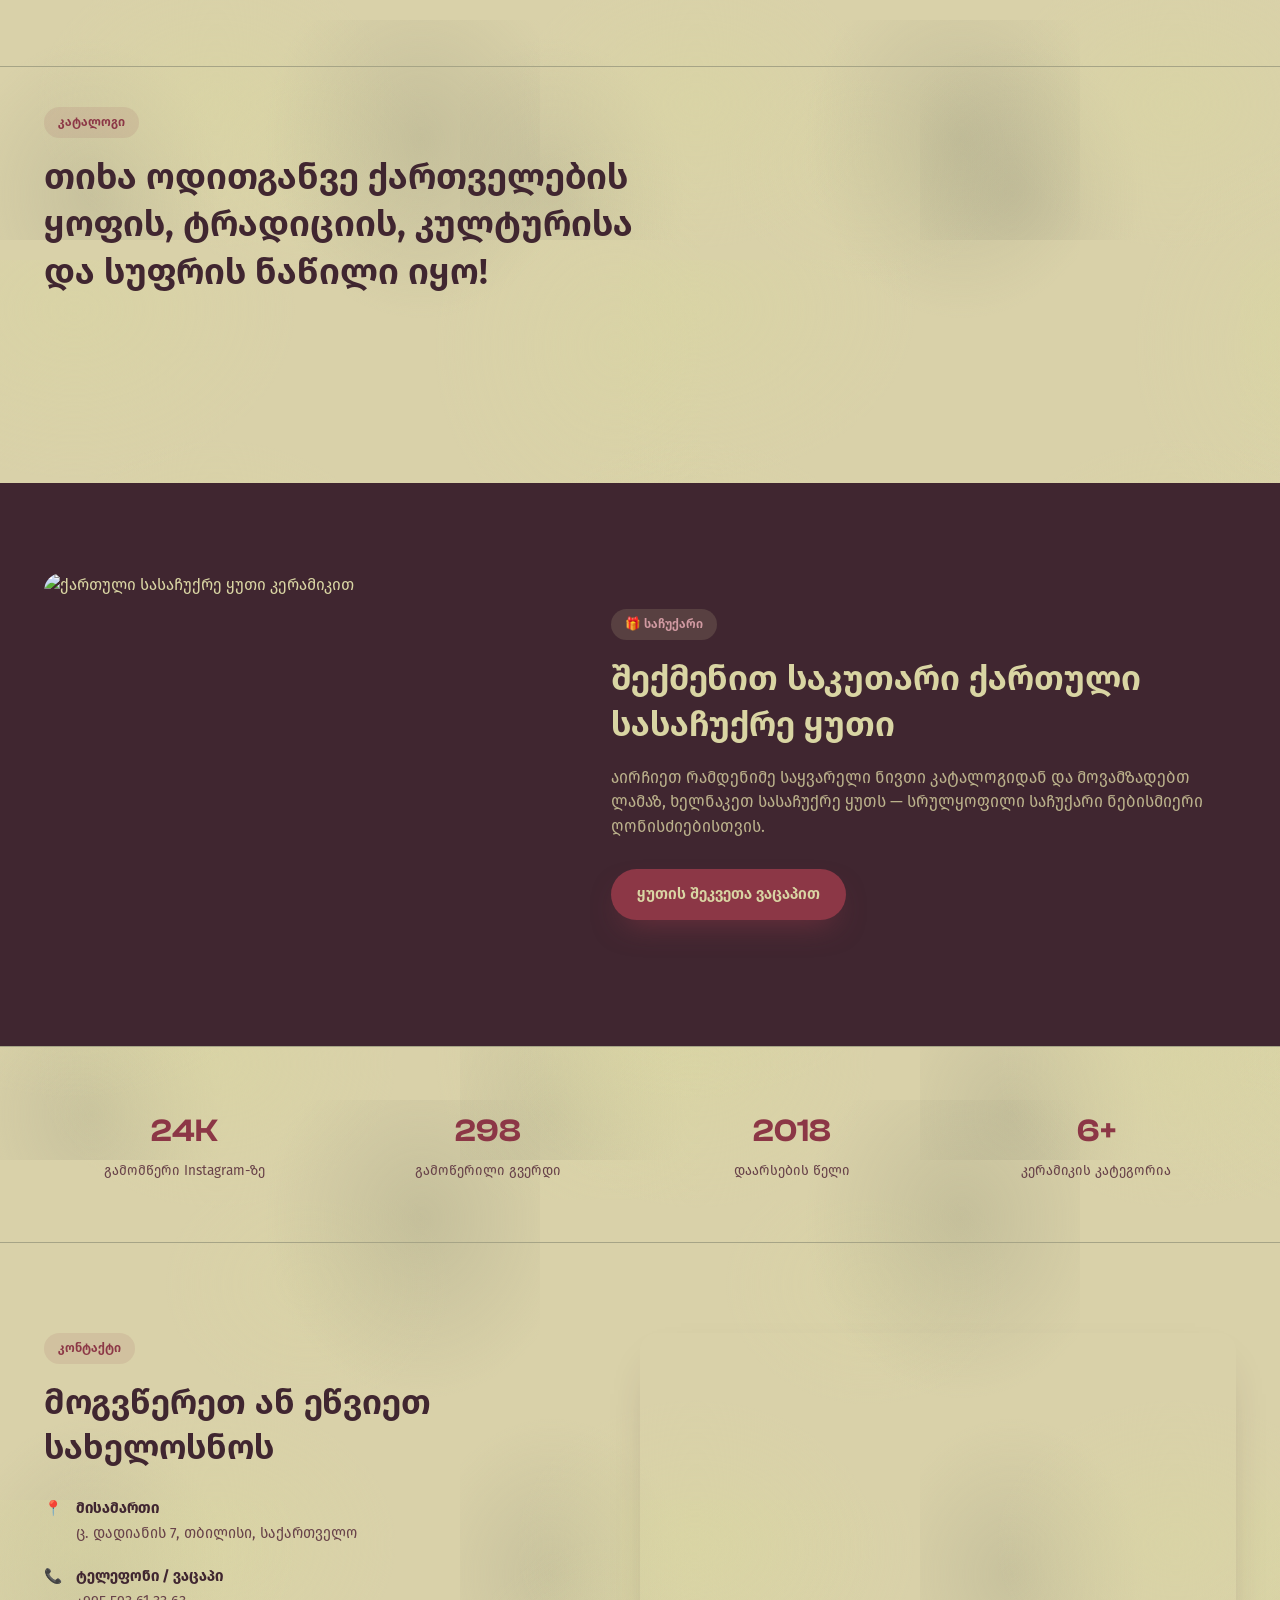
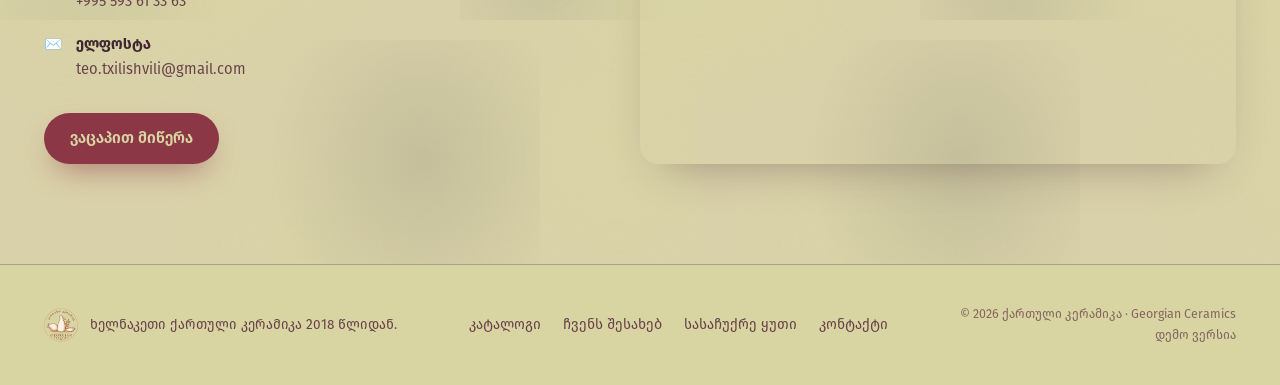
==== commit c589769a: "Remove catalog section subtext" ====
--- a/index.html
+++ b/index.html
@@ -107,7 +107,6 @@
       <div class="section-head reveal-static">
         <span class="section-tag">კატალოგი</span>
         <h2>თიხა ოდითგანვე ქართველების ყოფის, ტრადიციის, კულტურისა და სუფრის ნაწილი იყო!</h2>
-        <p>დღეს ამ ისტორიის გაგრძელება შეგიძლიათ საკუთარი არჩევანით — შეარჩიეთ ქართული კერამიკის სასმისები, დოქები, სხვადასხვა სუვენირი და აწყვეთ ნაკრები, რომელიც თქვენს გემოვნებასა და ქართულ ტრადიციას აერთიანებს.</p>
       </div>
 
       <div class="filters" id="filters"></div>
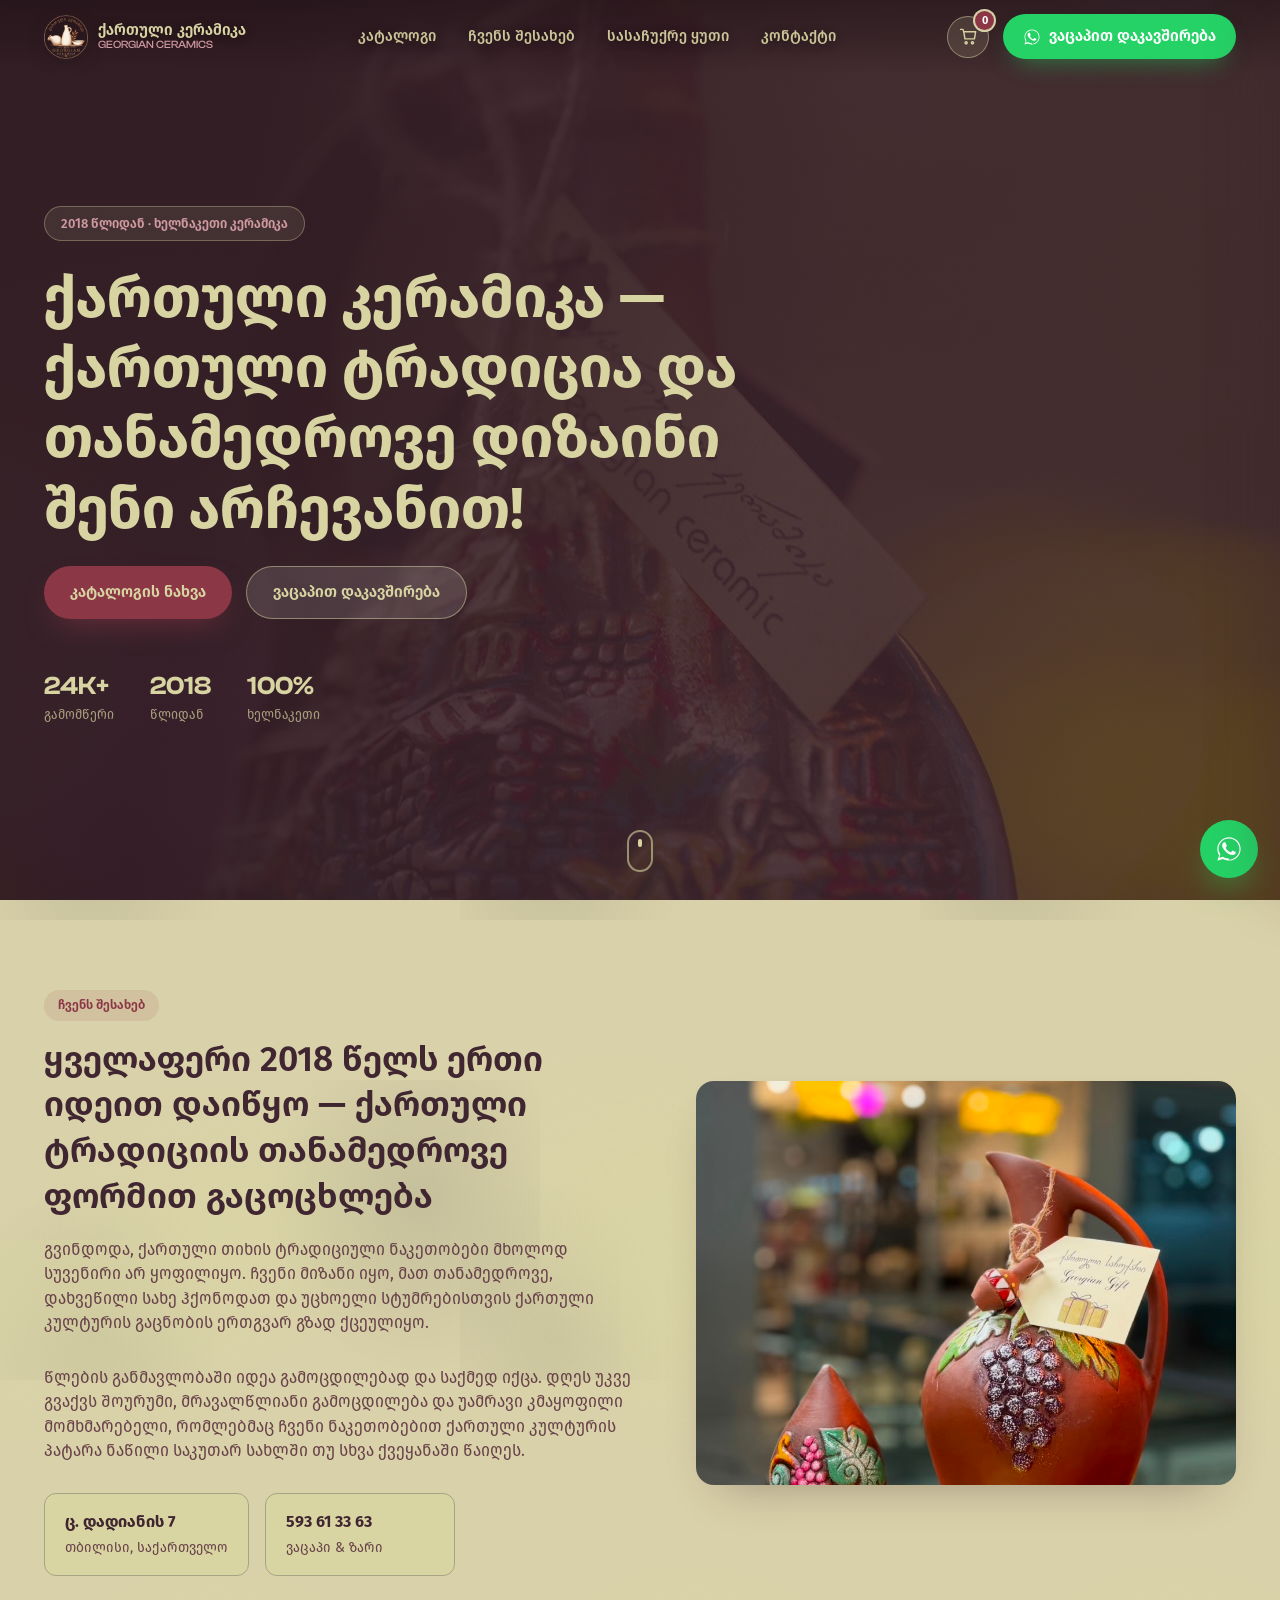
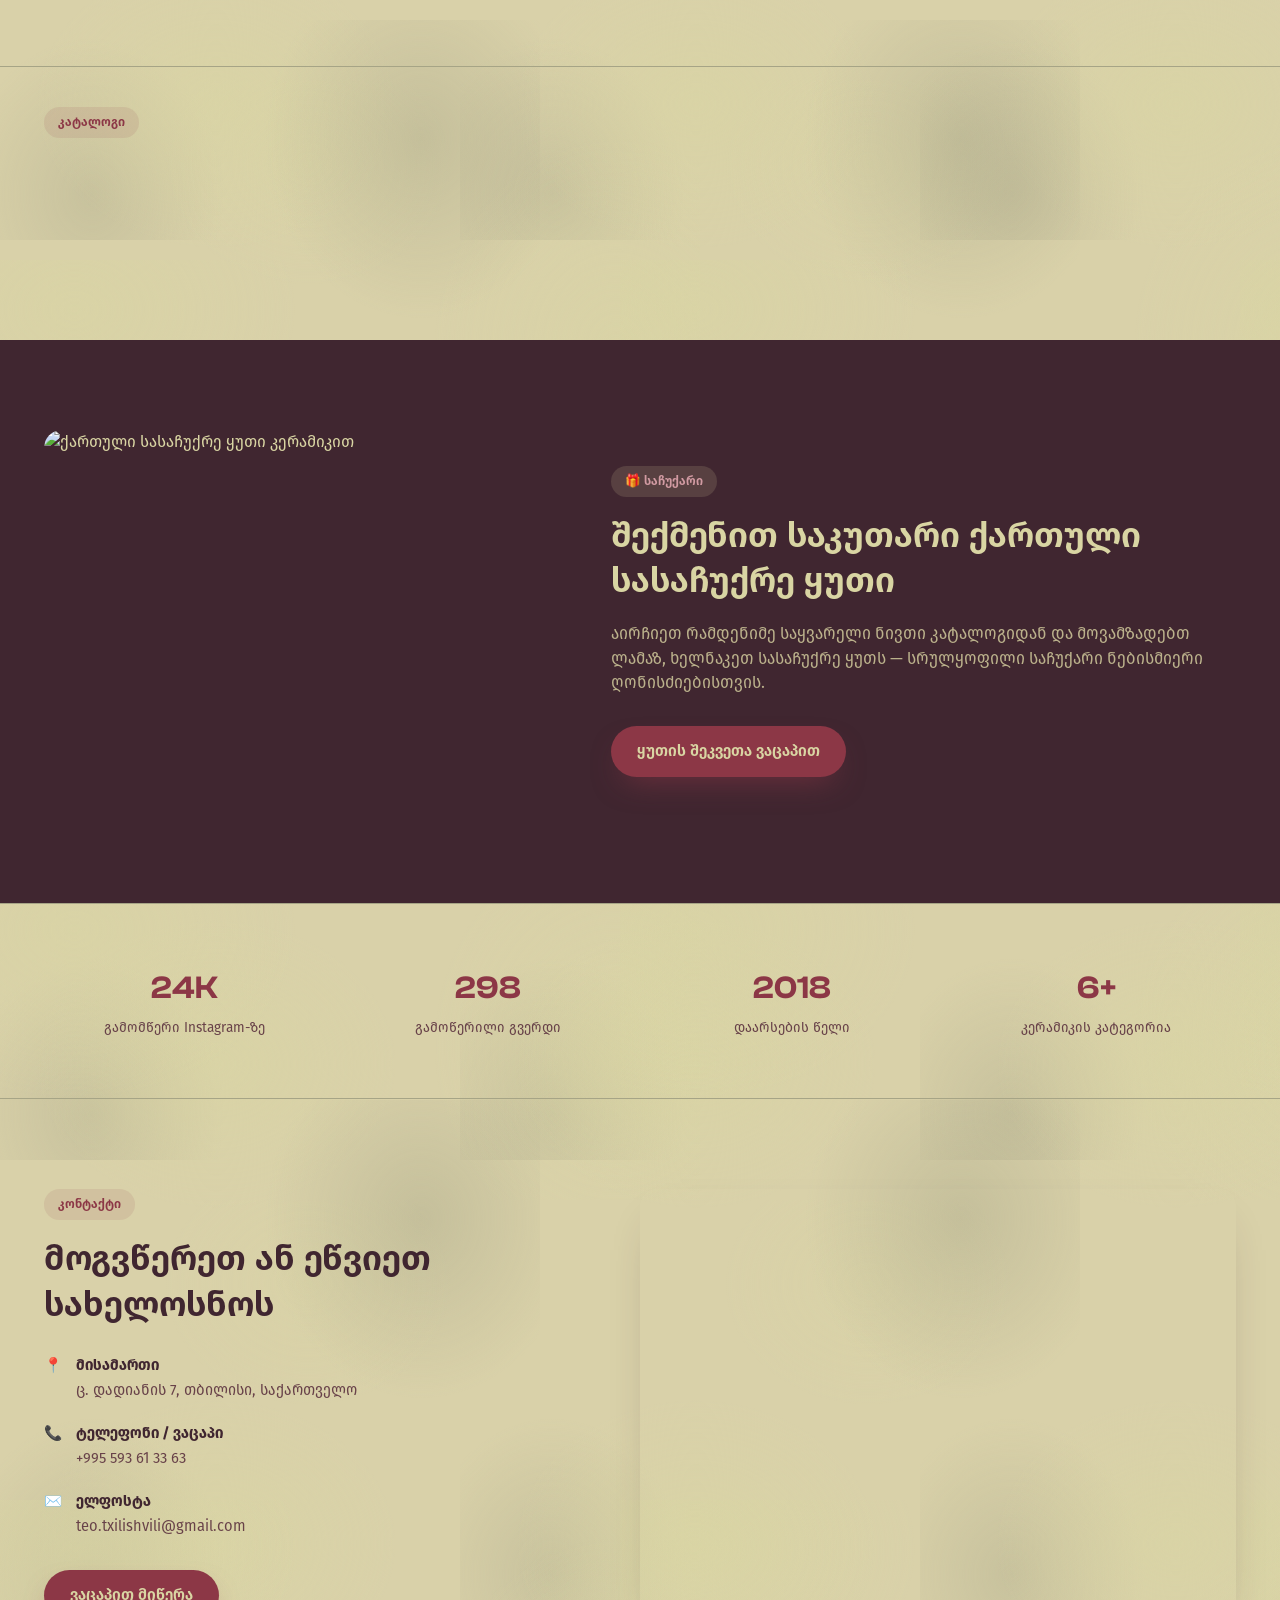
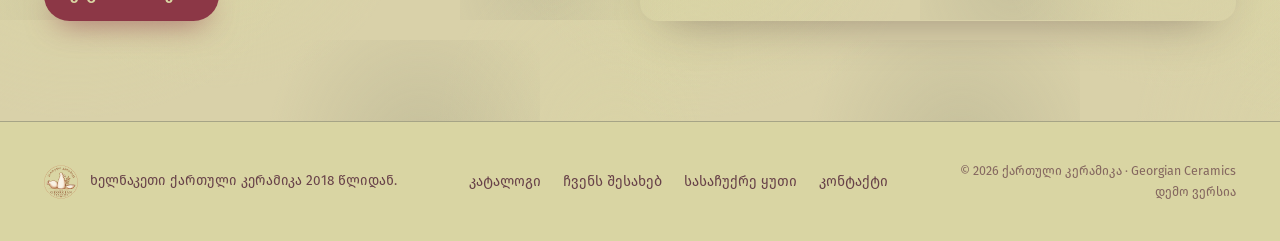
==== commit ffcefa01: "Remove catalog section title" ====
--- a/index.html
+++ b/index.html
@@ -106,7 +106,6 @@
     <div class="container">
       <div class="section-head reveal-static">
         <span class="section-tag">კატალოგი</span>
-        <h2>თიხა ოდითგანვე ქართველების ყოფის, ტრადიციის, კულტურისა და სუფრის ნაწილი იყო!</h2>
       </div>
 
       <div class="filters" id="filters"></div>
